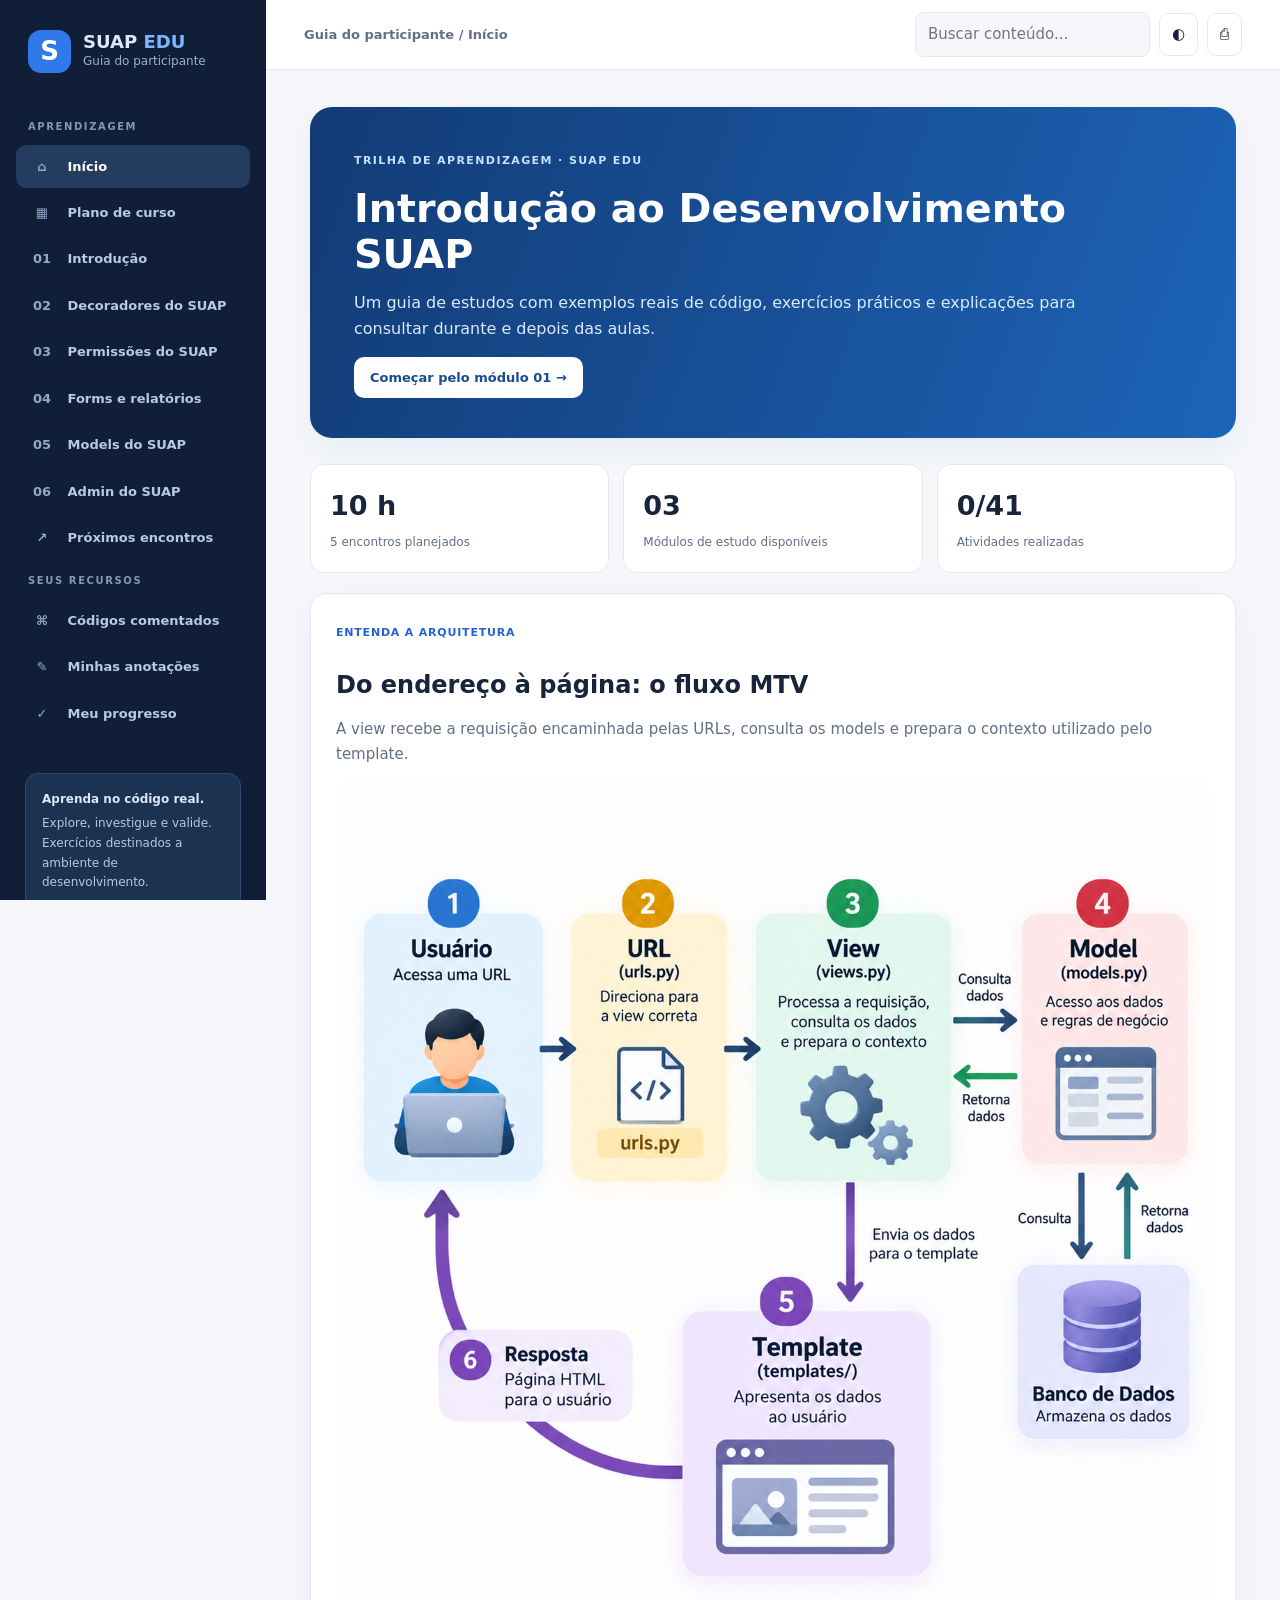
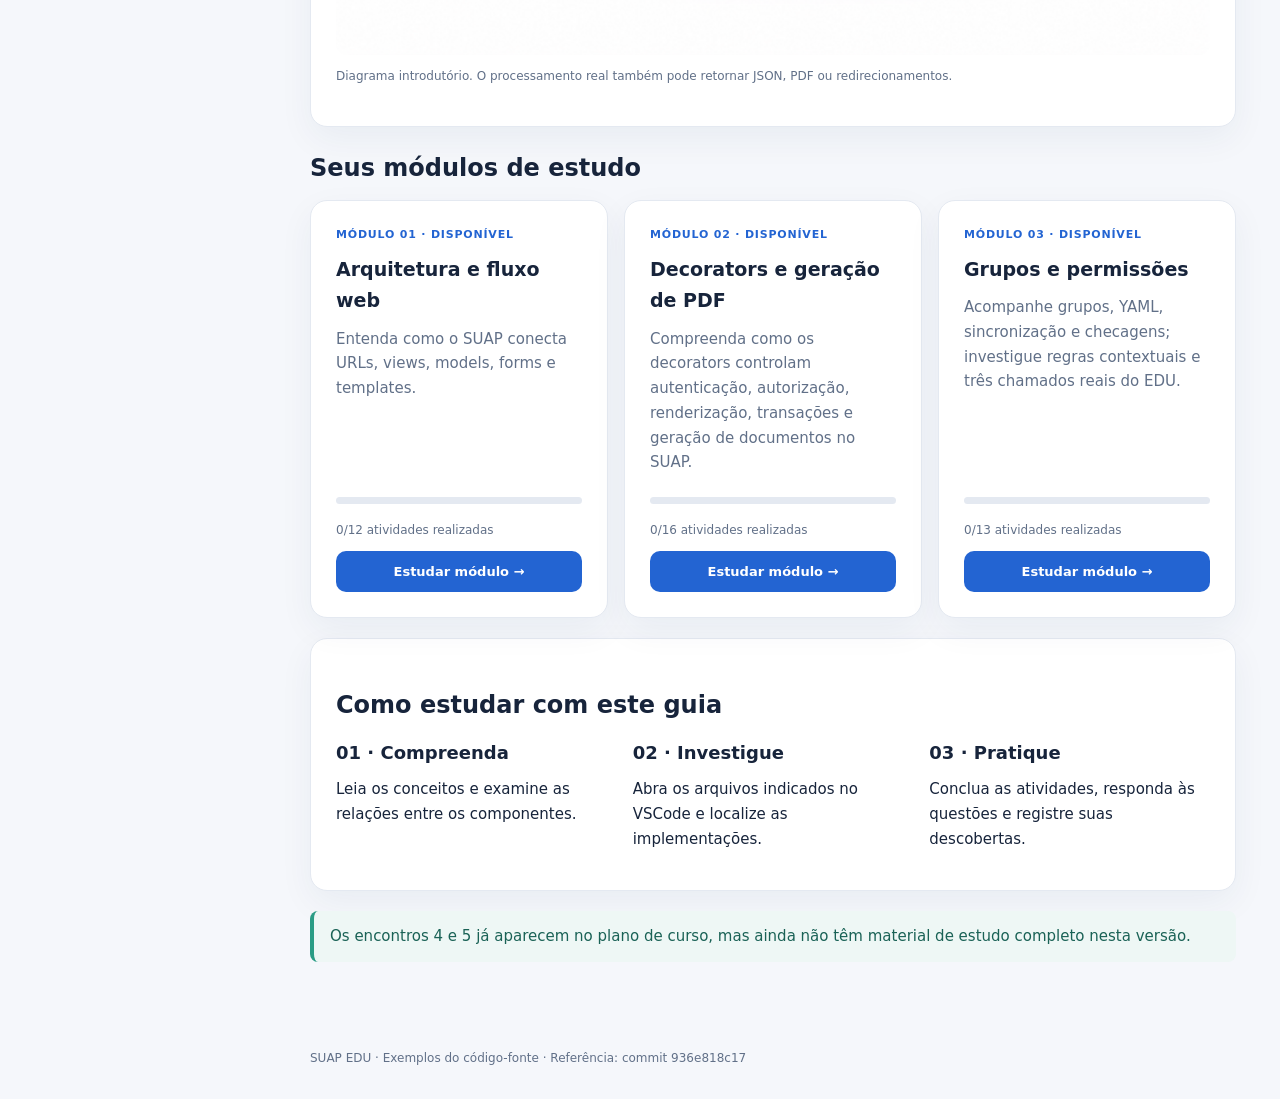
==== index.html @ dd8cfbc2 "Versão 1.0" ====
<!doctype html><html lang="pt-BR"><head><meta charset="utf-8"><meta name="viewport" content="width=device-width,initial-scale=1"><title>SUAP EDU | Guia do Participante</title><link rel="stylesheet" href="style.css"></head><body><div class="shell"><aside class="sidebar" id="sidebar"><div class="brand"><span class="logo">S</span><div><strong>SUAP <em>EDU</em></strong><small>Guia do participante</small></div></div><div class="navtitle">APRENDIZAGEM</div><nav id="navigation"><button data-page="home" class="active"><span>⌂</span> Início</button><button data-page="plan"><span>▦</span> Plano de curso</button><button data-page="m1"><span>01</span> Introdução</button><button data-page="m2"><span>02</span> Decoradores do SUAP</button><button data-page="m3"><span>03</span> Permissões do SUAP</button><button data-page="m4"><span>04</span> Forms e relatórios</button><button data-page="m5"><span>05</span> Models do SUAP</button><button data-page="m6"><span>06</span> Admin do SUAP</button><button data-page="roadmap"><span>↗</span> Próximos encontros</button></nav><div class="navtitle">SEUS RECURSOS</div><nav><button data-page="library"><span>⌘</span> Códigos comentados</button><button data-page="notes"><span>✎</span> Minhas anotações</button><button data-page="progress"><span>✓</span> Meu progresso</button></nav><div class="sidefoot"><strong>Aprenda no código real.</strong><p>Explore, investigue e valide. Exercícios destinados a ambiente de desenvolvimento.</p></div></aside><div class="maincol"><header class="topbar"><button class="hamburger" id="hamburger" aria-label="Abrir navegação">☰</button><div id="crumb">Trilha / Início</div><div class="actions"><input id="search" type="search" placeholder="Buscar conteúdo..." aria-label="Buscar conteúdo"><button id="theme" title="Alternar tema" aria-label="Alternar tema">◐</button><button id="print" title="Imprimir" aria-label="Imprimir">⎙</button></div></header><main id="content"></main><footer>SUAP EDU · Exemplos do código-fonte · Referência: commit 936e818c17</footer></div></div><script src="dados.js"></script><script src="app.js"></script></body></html>
---- style.css ----
:root{--bg:#f5f7fb;--paper:#fff;--ink:#17243b;--muted:#617088;--line:#e4e9f1;--accent:#2364d2;--soft:#eaf2ff;--green:#07856b;--orange:#c2741e;--shadow:0 12px 35px rgba(24,46,84,.055)}*{box-sizing:border-box}html{scroll-behavior:smooth}body{margin:0;font:15px/1.65 Inter,system-ui,-apple-system,'Segoe UI',sans-serif;background:var(--bg);color:var(--ink)}button,input,textarea{font:inherit}button{cursor:pointer}a{color:var(--accent)}.shell{display:flex;min-height:100vh}.sidebar{width:266px;flex-shrink:0;background:#101f37;color:#dce7f8;padding:28px 16px;position:sticky;top:0;height:100vh;overflow:auto}.brand{display:flex;gap:12px;align-items:center;padding:2px 12px 32px}.logo{display:grid;place-items:center;width:43px;height:43px;border-radius:13px;background:#3178eb;color:white;font-size:26px;font-weight:800}.brand strong{display:block;font-size:18px;line-height:1.2}.brand em{font-style:normal;color:#7db5ff}.brand small{display:block;color:#9db0c9;font-size:12px}.navtitle{font-size:10px;letter-spacing:1.6px;font-weight:800;color:#8298b6;margin:14px 12px 9px}.sidebar nav{display:grid;gap:3px}.sidebar nav button{width:100%;border:0;background:transparent;color:#b9c9df;text-align:left;padding:11px 12px;border-radius:10px;font-size:13px;font-weight:550}.sidebar nav button span{display:inline-grid;place-items:center;width:28px;margin-right:7px;color:#90a9ca;font-weight:800}.sidebar nav button:hover,.sidebar nav button.active{background:#243c60;color:white}.sidefoot{margin:38px 9px 10px;padding:16px;background:#1c3251;border:1px solid #304b6f;border-radius:13px;font-size:12px}.sidefoot p{margin:4px 0 0;color:#b6c9df}.maincol{flex:1;min-width:0}.topbar{position:sticky;top:0;z-index:10;height:70px;display:flex;align-items:center;justify-content:space-between;gap:12px;padding:0 38px;background:var(--paper);border-bottom:1px solid var(--line)}#crumb{font-size:13px;color:var(--muted);font-weight:600}.actions{display:flex;gap:9px;align-items:center}.actions input{width:235px;border:1px solid var(--line);background:var(--bg);border-radius:9px;padding:9px 12px;color:var(--ink)}.actions button,.hamburger{border:1px solid var(--line);border-radius:9px;background:var(--paper);padding:8px 12px;color:var(--ink)}.hamburger{display:none}main{max-width:1170px;margin:0 auto;padding:37px 44px 70px}footer{max-width:1170px;margin:auto;padding:0 44px 30px;color:var(--muted);font-size:12px}.eyebrow{font-size:11px;letter-spacing:1.4px;font-weight:850;color:var(--accent);text-transform:uppercase}.hero{background:linear-gradient(110deg,#123b75,#1d64b8);color:white;padding:40px 44px;border-radius:22px;box-shadow:var(--shadow);margin-bottom:26px}.hero .eyebrow{color:#c6e1ff}.hero h1{color:white;font-size:clamp(29px,3.1vw,42px);line-height:1.16;max-width:770px;margin:13px 0}.hero p{color:#dbeaff;max-width:780px;font-size:16px}.hero .btn{background:white;color:#174c91}.grid3{display:grid;grid-template-columns:repeat(3,minmax(0,1fr));gap:16px}.grid2{display:grid;grid-template-columns:repeat(2,minmax(0,1fr));gap:16px}.panel,.modulecard,.lesson,.codepanel,.question,.note-card{background:var(--paper);border:1px solid var(--line);border-radius:17px;padding:25px;box-shadow:var(--shadow);margin-bottom:20px}.modulecard{display:flex;flex-direction:column;gap:10px}.modulecard h3{margin:0;font-size:19px}.modulecard p{color:var(--muted);margin:0;flex:1}.tag{font-size:11px;font-weight:850;color:var(--accent);letter-spacing:.8px}.muted{color:var(--muted)}h1{font-size:35px;line-height:1.2;margin:12px 0 14px}h2{font-size:24px;line-height:1.3;margin:26px 0 16px}h3{font-size:18px;margin:0 0 10px}p{margin:8px 0 14px}.btn{border:0;border-radius:10px;background:var(--accent);color:white;padding:10px 16px;font-weight:750;font-size:13px}.btn.secondary{background:var(--soft);color:var(--accent)}.btn.ghost{background:transparent;border:1px solid var(--line);color:var(--ink)}.btn:hover{filter:brightness(.95)}.bar{height:7px;background:var(--line);border-radius:99px;overflow:hidden;margin:12px 0 7px}.bar>div{height:100%;background:#28a78e;transition:width .2s}.stats{display:grid;grid-template-columns:repeat(3,1fr);gap:14px;margin:20px 0}.stat{background:var(--paper);border:1px solid var(--line);border-radius:14px;padding:19px}.stat strong{display:block;font-size:27px}.stat span{font-size:12px;color:var(--muted)}.diagram{display:block;width:100%;max-width:960px;margin:12px auto;border-radius:12px}.sectionhead{margin:12px 0 22px}.sectionhead p{max-width:790px;color:var(--muted)}.lesson{padding:27px}.lesson h2{margin-top:0}.lesson ul,.lesson ol{padding-left:24px}.lesson li{margin:8px 0}.tip{background:#eef7f5;border-left:4px solid #2a9c85;border-radius:8px;padding:13px 16px;margin:17px 0;color:#1a6256}.warn{background:#fff6e8;border-left:4px solid #e3a03c;border-radius:8px;padding:13px 16px;margin:17px 0;color:#86510f}.fileline{font-size:12px;color:var(--muted);margin:6px 0 13px;overflow-wrap:anywhere}.codebar{display:flex;gap:9px;justify-content:space-between;align-items:center;flex-wrap:wrap}.codebar .buttons{display:flex;gap:8px;flex-wrap:wrap}.codebar button{border:1px solid var(--line);background:var(--paper);color:var(--ink);padding:7px 10px;border-radius:8px;font-size:12px}.codebox{background:#111c2e;color:#e3edff;border-radius:12px;overflow:auto;margin:13px 0 0;max-height:510px;padding:15px 0;font:12px/1.65 'Cascadia Code',Consolas,monospace;white-space:pre;tab-size:4}.codebox .ln{display:inline-block;min-width:45px;text-align:right;padding-right:13px;margin-right:14px;color:#667b9b;border-right:1px solid #33435a;user-select:none}.codebox .comment{color:#91c3a7}.codebox.no-comments .comment{display:none}.codebox .line{display:block;padding-right:18px}.codebox .line:hover{background:#20334d}.task{display:flex;align-items:flex-start;gap:10px;margin:12px 0;padding:11px 12px;border:1px solid var(--line);border-radius:10px}.task input{margin-top:5px;accent-color:var(--accent)}.question{margin-top:14px}.question h3{font-size:15px}.question label{display:block;padding:8px 11px;margin:6px 0;border:1px solid var(--line);border-radius:9px;cursor:pointer}.question label:hover{background:var(--soft)}.feedback{margin-top:12px;padding:12px;border-radius:9px;background:var(--soft);color:var(--ink)}.feedback.correct{background:#e6f6ef;color:#086b50}.tabs{display:flex;gap:9px;flex-wrap:wrap;margin:18px 0}.tabs button{border:1px solid var(--line);background:var(--paper);color:var(--ink);border-radius:9px;padding:9px 13px}.tabs button.selected{background:var(--accent);color:white}.tablewrap{overflow-x:auto}table{width:100%;border-collapse:collapse;font-size:14px}th,td{padding:13px;border-bottom:1px solid var(--line);text-align:left}th{background:var(--bg)}textarea{width:100%;min-height:190px;resize:vertical;background:var(--paper);border:1px solid var(--line);border-radius:11px;color:var(--ink);padding:15px}code{font-family:Consolas,monospace;font-size:.93em;background:var(--soft);padding:2px 5px;border-radius:4px}pre code{background:none}.small{font-size:12px}.divider{height:1px;background:var(--line);margin:20px 0}.result{padding:14px 18px;border:1px solid var(--line);background:var(--paper);border-radius:12px;margin:9px 0}.result button{border:0;background:none;text-align:left;color:var(--accent);font-weight:750}.empty{padding:20px;color:var(--muted)}body.dark{--bg:#101826;--paper:#1b2738;--ink:#e9f1ff;--muted:#a5b5ca;--line:#354459;--accent:#87b5ff;--soft:#263d5b;--shadow:none}body.dark .tip{background:#193b35;color:#a9f1da}body.dark .warn{background:#4d3820;color:#ffdca7}@media(max-width:1000px){.grid3{grid-template-columns:1fr 1fr}.sidebar{width:240px}main{padding:30px 25px}.topbar{padding:0 25px}}@media(max-width:760px){.sidebar{position:fixed;left:-275px;z-index:30;transition:left .2s;width:265px}.sidebar.open{left:0}.hamburger{display:block}.topbar{padding:0 14px}.actions input{width:125px}.grid3,.grid2,.stats{grid-template-columns:1fr}.hero{padding:27px}main{padding:20px 15px}.panel,.modulecard,.lesson{padding:20px}footer{padding:15px}}
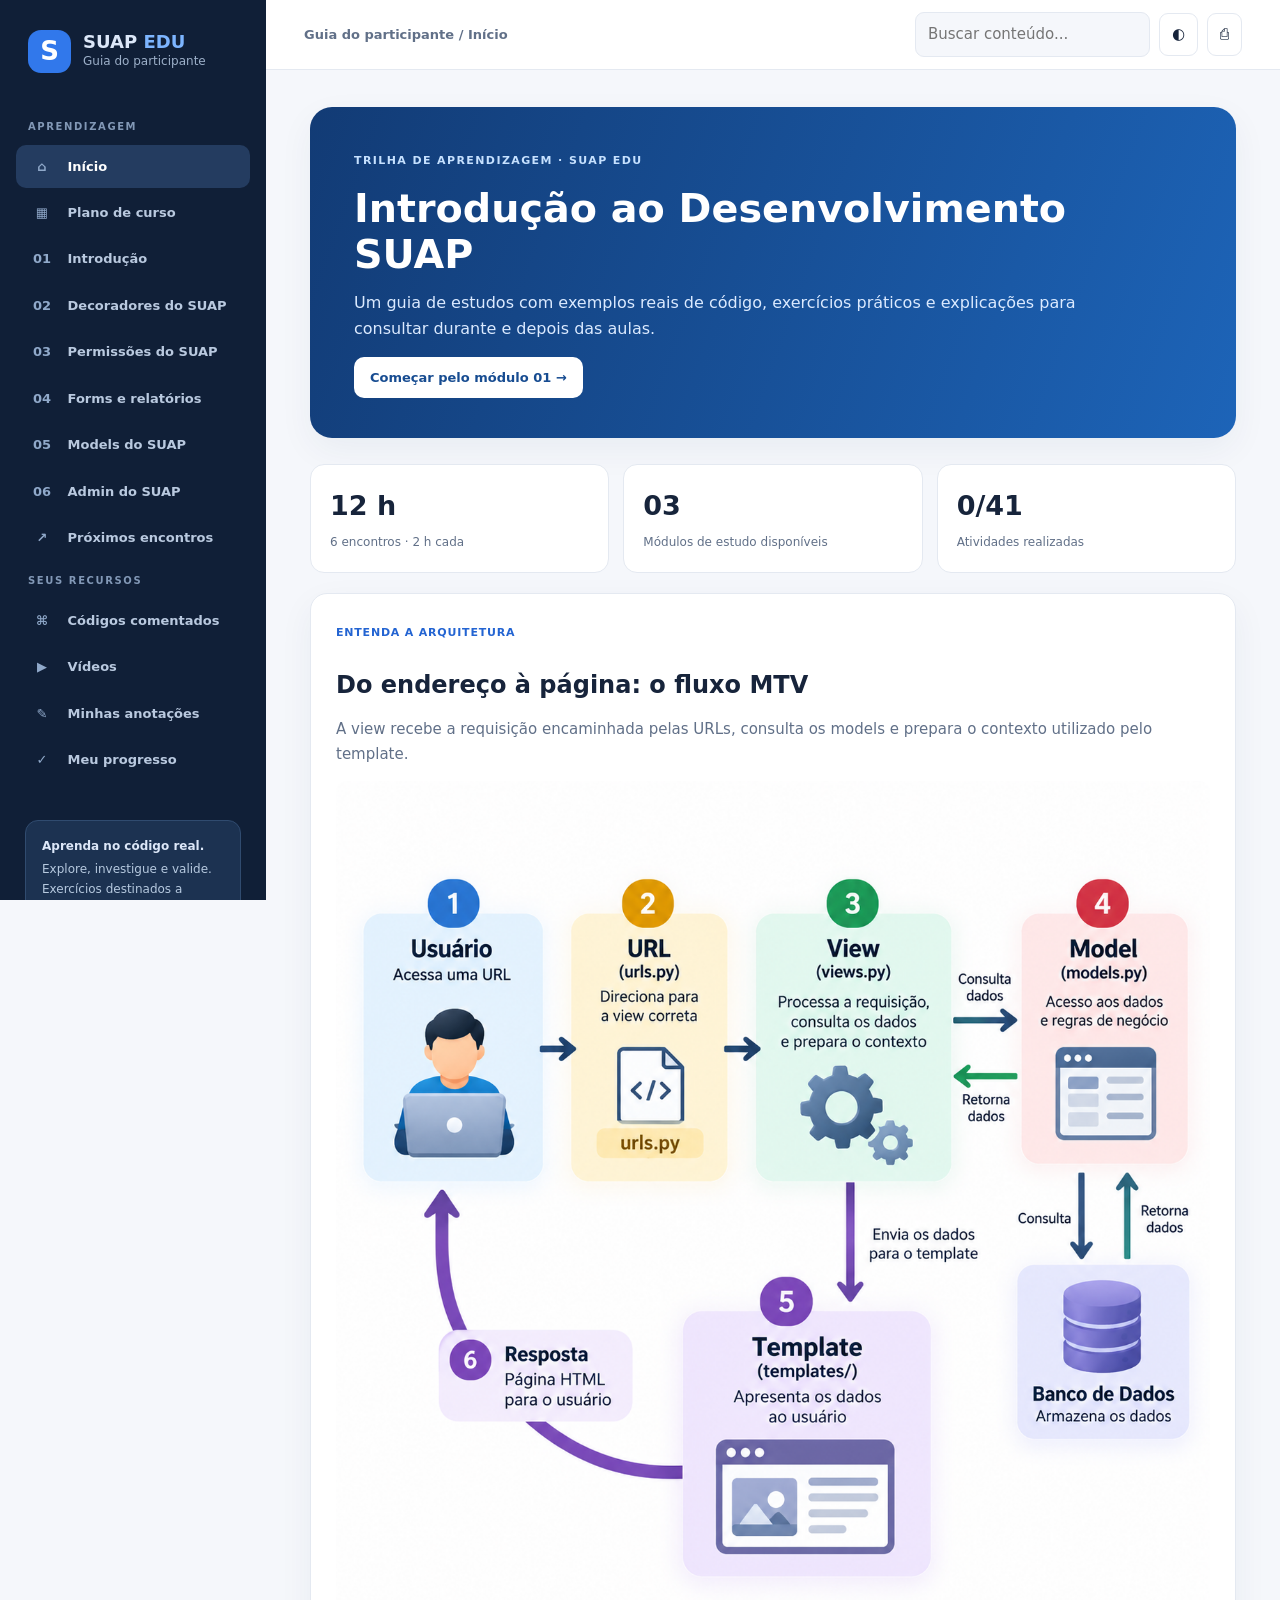
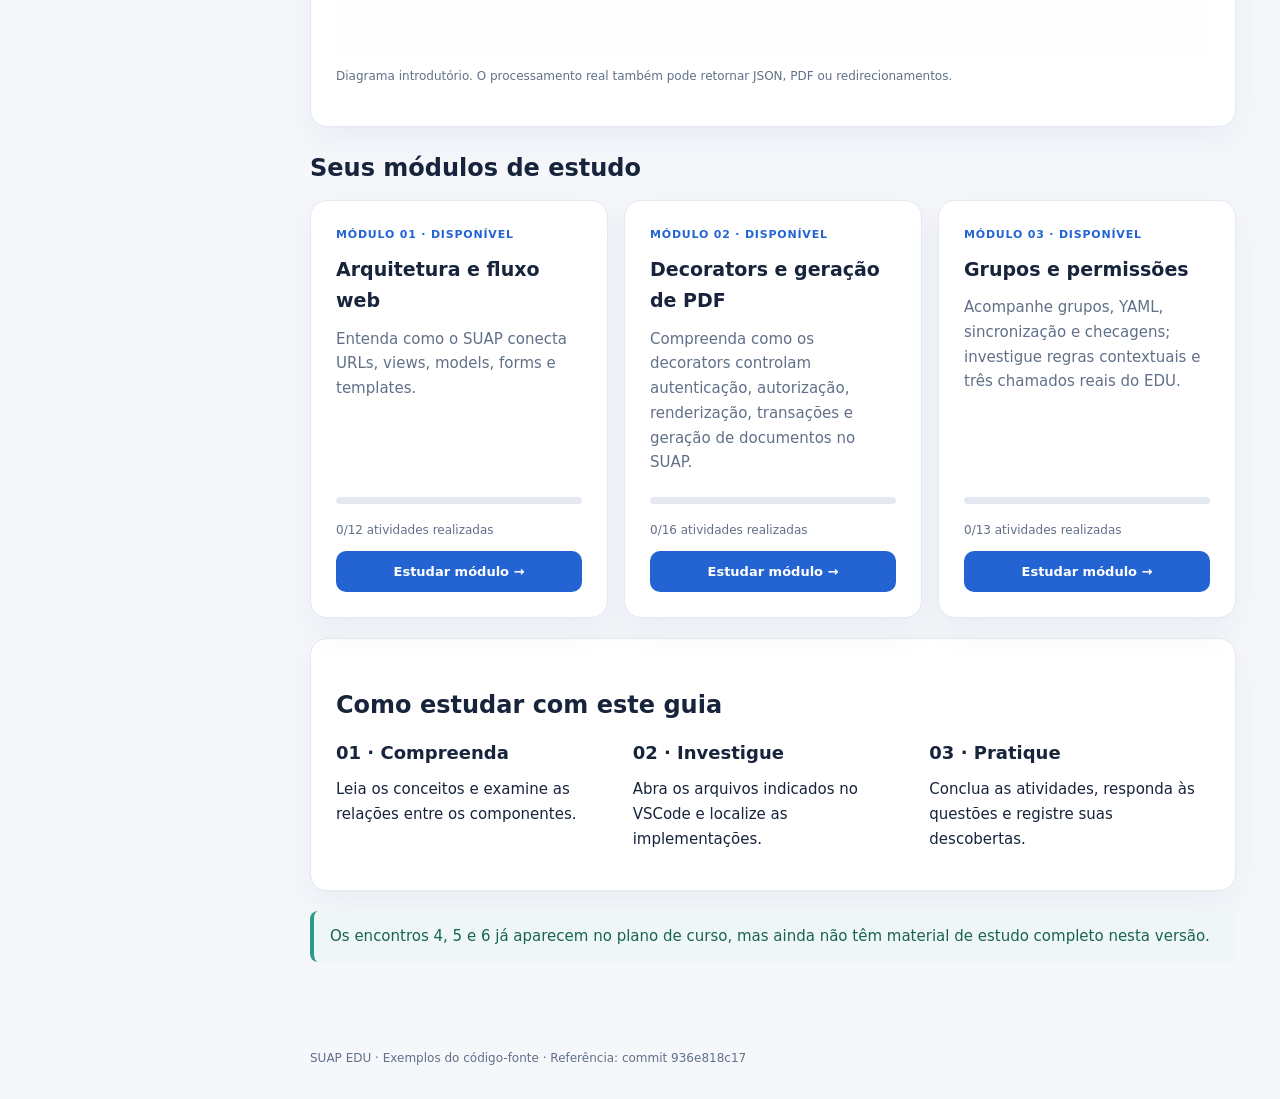
==== commit 6c87f634: "Insere o recurso vídeo" ====
--- a/index.html
+++ b/index.html
@@ -1 +1 @@
-<!doctype html><html lang="pt-BR"><head><meta charset="utf-8"><meta name="viewport" content="width=device-width,initial-scale=1"><title>SUAP EDU | Guia do Participante</title><link rel="stylesheet" href="style.css"></head><body><div class="shell"><aside class="sidebar" id="sidebar"><div class="brand"><span class="logo">S</span><div><strong>SUAP <em>EDU</em></strong><small>Guia do participante</small></div></div><div class="navtitle">APRENDIZAGEM</div><nav id="navigation"><button data-page="home" class="active"><span>⌂</span> Início</button><button data-page="plan"><span>▦</span> Plano de curso</button><button data-page="m1"><span>01</span> Introdução</button><button data-page="m2"><span>02</span> Decoradores do SUAP</button><button data-page="m3"><span>03</span> Permissões do SUAP</button><button data-page="m4"><span>04</span> Forms e relatórios</button><button data-page="m5"><span>05</span> Models do SUAP</button><button data-page="m6"><span>06</span> Admin do SUAP</button><button data-page="roadmap"><span>↗</span> Próximos encontros</button></nav><div class="navtitle">SEUS RECURSOS</div><nav><button data-page="library"><span>⌘</span> Códigos comentados</button><button data-page="notes"><span>✎</span> Minhas anotações</button><button data-page="progress"><span>✓</span> Meu progresso</button></nav><div class="sidefoot"><strong>Aprenda no código real.</strong><p>Explore, investigue e valide. Exercícios destinados a ambiente de desenvolvimento.</p></div></aside><div class="maincol"><header class="topbar"><button class="hamburger" id="hamburger" aria-label="Abrir navegação">☰</button><div id="crumb">Trilha / Início</div><div class="actions"><input id="search" type="search" placeholder="Buscar conteúdo..." aria-label="Buscar conteúdo"><button id="theme" title="Alternar tema" aria-label="Alternar tema">◐</button><button id="print" title="Imprimir" aria-label="Imprimir">⎙</button></div></header><main id="content"></main><footer>SUAP EDU · Exemplos do código-fonte · Referência: commit 936e818c17</footer></div></div><script src="dados.js"></script><script src="app.js"></script></body></html>
+<!doctype html><html lang="pt-BR"><head><meta charset="utf-8"><meta name="viewport" content="width=device-width,initial-scale=1"><title>SUAP EDU | Guia do Participante</title><link rel="stylesheet" href="style.css"></head><body><div class="shell"><aside class="sidebar" id="sidebar"><div class="brand"><span class="logo">S</span><div><strong>SUAP <em>EDU</em></strong><small>Guia do participante</small></div></div><div class="navtitle">APRENDIZAGEM</div><nav id="navigation"><button data-page="home" class="active"><span>⌂</span> Início</button><button data-page="plan"><span>▦</span> Plano de curso</button><button data-page="m1"><span>01</span> Introdução</button><button data-page="m2"><span>02</span> Decoradores do SUAP</button><button data-page="m3"><span>03</span> Permissões do SUAP</button><button data-page="m4"><span>04</span> Forms e relatórios</button><button data-page="m5"><span>05</span> Models do SUAP</button><button data-page="m6"><span>06</span> Admin do SUAP</button><button data-page="roadmap"><span>↗</span> Próximos encontros</button></nav><div class="navtitle">SEUS RECURSOS</div><nav><button data-page="library"><span>⌘</span> Códigos comentados</button><a class="resource-link" href="videos/videos.html"><span>▶</span> Vídeos</a><button data-page="notes"><span>✎</span> Minhas anotações</button><button data-page="progress"><span>✓</span> Meu progresso</button></nav><div class="sidefoot"><strong>Aprenda no código real.</strong><p>Explore, investigue e valide. Exercícios destinados a ambiente de desenvolvimento.</p></div></aside><div class="maincol"><header class="topbar"><button class="hamburger" id="hamburger" aria-label="Abrir navegação">☰</button><div id="crumb">Trilha / Início</div><div class="actions"><input id="search" type="search" placeholder="Buscar conteúdo..." aria-label="Buscar conteúdo"><button id="theme" title="Alternar tema" aria-label="Alternar tema">◐</button><button id="print" title="Imprimir" aria-label="Imprimir">⎙</button></div></header><main id="content"></main><footer>SUAP EDU · Exemplos do código-fonte · Referência: commit 936e818c17</footer></div></div><script src="dados.js"></script><script src="app.js"></script></body></html>
--- a/style.css
+++ b/style.css
@@ -1 +1,11 @@
 :root{--bg:#f5f7fb;--paper:#fff;--ink:#17243b;--muted:#617088;--line:#e4e9f1;--accent:#2364d2;--soft:#eaf2ff;--green:#07856b;--orange:#c2741e;--shadow:0 12px 35px rgba(24,46,84,.055)}*{box-sizing:border-box}html{scroll-behavior:smooth}body{margin:0;font:15px/1.65 Inter,system-ui,-apple-system,'Segoe UI',sans-serif;background:var(--bg);color:var(--ink)}button,input,textarea{font:inherit}button{cursor:pointer}a{color:var(--accent)}.shell{display:flex;min-height:100vh}.sidebar{width:266px;flex-shrink:0;background:#101f37;color:#dce7f8;padding:28px 16px;position:sticky;top:0;height:100vh;overflow:auto}.brand{display:flex;gap:12px;align-items:center;padding:2px 12px 32px}.logo{display:grid;place-items:center;width:43px;height:43px;border-radius:13px;background:#3178eb;color:white;font-size:26px;font-weight:800}.brand strong{display:block;font-size:18px;line-height:1.2}.brand em{font-style:normal;color:#7db5ff}.brand small{display:block;color:#9db0c9;font-size:12px}.navtitle{font-size:10px;letter-spacing:1.6px;font-weight:800;color:#8298b6;margin:14px 12px 9px}.sidebar nav{display:grid;gap:3px}.sidebar nav button{width:100%;border:0;background:transparent;color:#b9c9df;text-align:left;padding:11px 12px;border-radius:10px;font-size:13px;font-weight:550}.sidebar nav button span{display:inline-grid;place-items:center;width:28px;margin-right:7px;color:#90a9ca;font-weight:800}.sidebar nav button:hover,.sidebar nav button.active{background:#243c60;color:white}.sidefoot{margin:38px 9px 10px;padding:16px;background:#1c3251;border:1px solid #304b6f;border-radius:13px;font-size:12px}.sidefoot p{margin:4px 0 0;color:#b6c9df}.maincol{flex:1;min-width:0}.topbar{position:sticky;top:0;z-index:10;height:70px;display:flex;align-items:center;justify-content:space-between;gap:12px;padding:0 38px;background:var(--paper);border-bottom:1px solid var(--line)}#crumb{font-size:13px;color:var(--muted);font-weight:600}.actions{display:flex;gap:9px;align-items:center}.actions input{width:235px;border:1px solid var(--line);background:var(--bg);border-radius:9px;padding:9px 12px;color:var(--ink)}.actions button,.hamburger{border:1px solid var(--line);border-radius:9px;background:var(--paper);padding:8px 12px;color:var(--ink)}.hamburger{display:none}main{max-width:1170px;margin:0 auto;padding:37px 44px 70px}footer{max-width:1170px;margin:auto;padding:0 44px 30px;color:var(--muted);font-size:12px}.eyebrow{font-size:11px;letter-spacing:1.4px;font-weight:850;color:var(--accent);text-transform:uppercase}.hero{background:linear-gradient(110deg,#123b75,#1d64b8);color:white;padding:40px 44px;border-radius:22px;box-shadow:var(--shadow);margin-bottom:26px}.hero .eyebrow{color:#c6e1ff}.hero h1{color:white;font-size:clamp(29px,3.1vw,42px);line-height:1.16;max-width:770px;margin:13px 0}.hero p{color:#dbeaff;max-width:780px;font-size:16px}.hero .btn{background:white;color:#174c91}.grid3{display:grid;grid-template-columns:repeat(3,minmax(0,1fr));gap:16px}.grid2{display:grid;grid-template-columns:repeat(2,minmax(0,1fr));gap:16px}.panel,.modulecard,.lesson,.codepanel,.question,.note-card{background:var(--paper);border:1px solid var(--line);border-radius:17px;padding:25px;box-shadow:var(--shadow);margin-bottom:20px}.modulecard{display:flex;flex-direction:column;gap:10px}.modulecard h3{margin:0;font-size:19px}.modulecard p{color:var(--muted);margin:0;flex:1}.tag{font-size:11px;font-weight:850;color:var(--accent);letter-spacing:.8px}.muted{color:var(--muted)}h1{font-size:35px;line-height:1.2;margin:12px 0 14px}h2{font-size:24px;line-height:1.3;margin:26px 0 16px}h3{font-size:18px;margin:0 0 10px}p{margin:8px 0 14px}.btn{border:0;border-radius:10px;background:var(--accent);color:white;padding:10px 16px;font-weight:750;font-size:13px}.btn.secondary{background:var(--soft);color:var(--accent)}.btn.ghost{background:transparent;border:1px solid var(--line);color:var(--ink)}.btn:hover{filter:brightness(.95)}.bar{height:7px;background:var(--line);border-radius:99px;overflow:hidden;margin:12px 0 7px}.bar>div{height:100%;background:#28a78e;transition:width .2s}.stats{display:grid;grid-template-columns:repeat(3,1fr);gap:14px;margin:20px 0}.stat{background:var(--paper);border:1px solid var(--line);border-radius:14px;padding:19px}.stat strong{display:block;font-size:27px}.stat span{font-size:12px;color:var(--muted)}.diagram{display:block;width:100%;max-width:960px;margin:12px auto;border-radius:12px}.sectionhead{margin:12px 0 22px}.sectionhead p{max-width:790px;color:var(--muted)}.lesson{padding:27px}.lesson h2{margin-top:0}.lesson ul,.lesson ol{padding-left:24px}.lesson li{margin:8px 0}.tip{background:#eef7f5;border-left:4px solid #2a9c85;border-radius:8px;padding:13px 16px;margin:17px 0;color:#1a6256}.warn{background:#fff6e8;border-left:4px solid #e3a03c;border-radius:8px;padding:13px 16px;margin:17px 0;color:#86510f}.fileline{font-size:12px;color:var(--muted);margin:6px 0 13px;overflow-wrap:anywhere}.codebar{display:flex;gap:9px;justify-content:space-between;align-items:center;flex-wrap:wrap}.codebar .buttons{display:flex;gap:8px;flex-wrap:wrap}.codebar button{border:1px solid var(--line);background:var(--paper);color:var(--ink);padding:7px 10px;border-radius:8px;font-size:12px}.codebox{background:#111c2e;color:#e3edff;border-radius:12px;overflow:auto;margin:13px 0 0;max-height:510px;padding:15px 0;font:12px/1.65 'Cascadia Code',Consolas,monospace;white-space:pre;tab-size:4}.codebox .ln{display:inline-block;min-width:45px;text-align:right;padding-right:13px;margin-right:14px;color:#667b9b;border-right:1px solid #33435a;user-select:none}.codebox .comment{color:#91c3a7}.codebox.no-comments .comment{display:none}.codebox .line{display:block;padding-right:18px}.codebox .line:hover{background:#20334d}.task{display:flex;align-items:flex-start;gap:10px;margin:12px 0;padding:11px 12px;border:1px solid var(--line);border-radius:10px}.task input{margin-top:5px;accent-color:var(--accent)}.question{margin-top:14px}.question h3{font-size:15px}.question label{display:block;padding:8px 11px;margin:6px 0;border:1px solid var(--line);border-radius:9px;cursor:pointer}.question label:hover{background:var(--soft)}.feedback{margin-top:12px;padding:12px;border-radius:9px;background:var(--soft);color:var(--ink)}.feedback.correct{background:#e6f6ef;color:#086b50}.tabs{display:flex;gap:9px;flex-wrap:wrap;margin:18px 0}.tabs button{border:1px solid var(--line);background:var(--paper);color:var(--ink);border-radius:9px;padding:9px 13px}.tabs button.selected{background:var(--accent);color:white}.tablewrap{overflow-x:auto}table{width:100%;border-collapse:collapse;font-size:14px}th,td{padding:13px;border-bottom:1px solid var(--line);text-align:left}th{background:var(--bg)}textarea{width:100%;min-height:190px;resize:vertical;background:var(--paper);border:1px solid var(--line);border-radius:11px;color:var(--ink);padding:15px}code{font-family:Consolas,monospace;font-size:.93em;background:var(--soft);padding:2px 5px;border-radius:4px}pre code{background:none}.small{font-size:12px}.divider{height:1px;background:var(--line);margin:20px 0}.result{padding:14px 18px;border:1px solid var(--line);background:var(--paper);border-radius:12px;margin:9px 0}.result button{border:0;background:none;text-align:left;color:var(--accent);font-weight:750}.empty{padding:20px;color:var(--muted)}body.dark{--bg:#101826;--paper:#1b2738;--ink:#e9f1ff;--muted:#a5b5ca;--line:#354459;--accent:#87b5ff;--soft:#263d5b;--shadow:none}body.dark .tip{background:#193b35;color:#a9f1da}body.dark .warn{background:#4d3820;color:#ffdca7}@media(max-width:1000px){.grid3{grid-template-columns:1fr 1fr}.sidebar{width:240px}main{padding:30px 25px}.topbar{padding:0 25px}}@media(max-width:760px){.sidebar{position:fixed;left:-275px;z-index:30;transition:left .2s;width:265px}.sidebar.open{left:0}.hamburger{display:block}.topbar{padding:0 14px}.actions input{width:125px}.grid3,.grid2,.stats{grid-template-columns:1fr}.hero{padding:27px}main{padding:20px 15px}.panel,.modulecard,.lesson{padding:20px}footer{padding:15px}}
+
+/* Ajustes de leitura em telas estreitas */
+main,.panel,.modulecard,.lesson,.codepanel,.question,.note-card,.ticket-card{min-width:0}
+img,svg,video{max-width:100%;height:auto}
+#crumb{min-width:0;overflow:hidden;text-overflow:ellipsis;white-space:nowrap}
+.actions{min-width:0;flex-shrink:1}
+.actions input{min-width:0;max-width:235px}
+.codebar h3,.codebar .tag{min-width:0;overflow-wrap:anywhere}
+.ticket-block code{overflow-wrap:anywhere;word-break:break-word}
+@media(max-width:760px){.topbar{gap:8px}.actions{gap:5px}.actions input{width:min(125px,30vw)}.actions button{padding:8px 9px}.hero h1{font-size:clamp(26px,8vw,36px)}.panel,.modulecard,.lesson,.codepanel,.question,.note-card{overflow:hidden}th,td{padding:10px}}.sidebar nav .resource-link{display:block;width:100%;border:0;background:transparent;color:#b9c9df;text-align:left;padding:11px 12px;border-radius:10px;font-size:13px;font-weight:550;text-decoration:none}.sidebar nav .resource-link span{display:inline-grid;place-items:center;width:28px;margin-right:7px;color:#90a9ca;font-weight:800}.sidebar nav .resource-link:hover{background:#243c60;color:white}
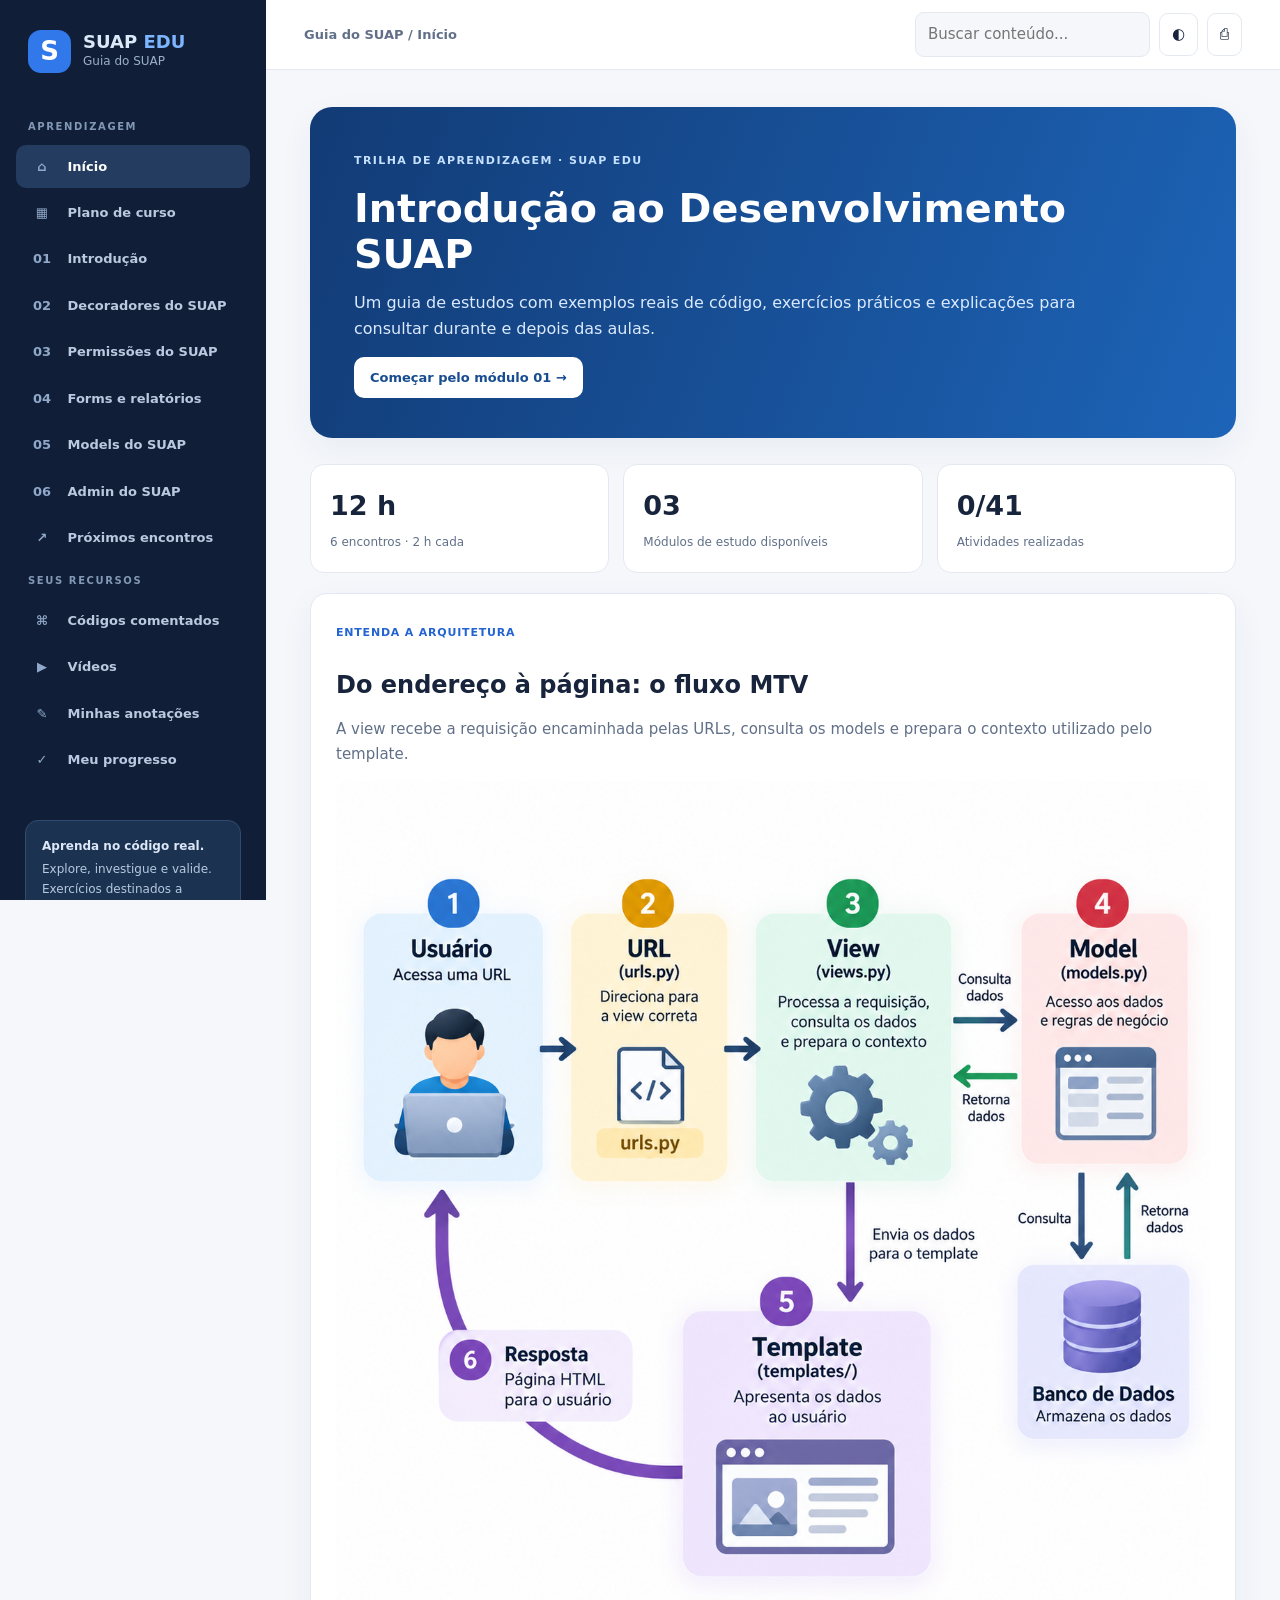
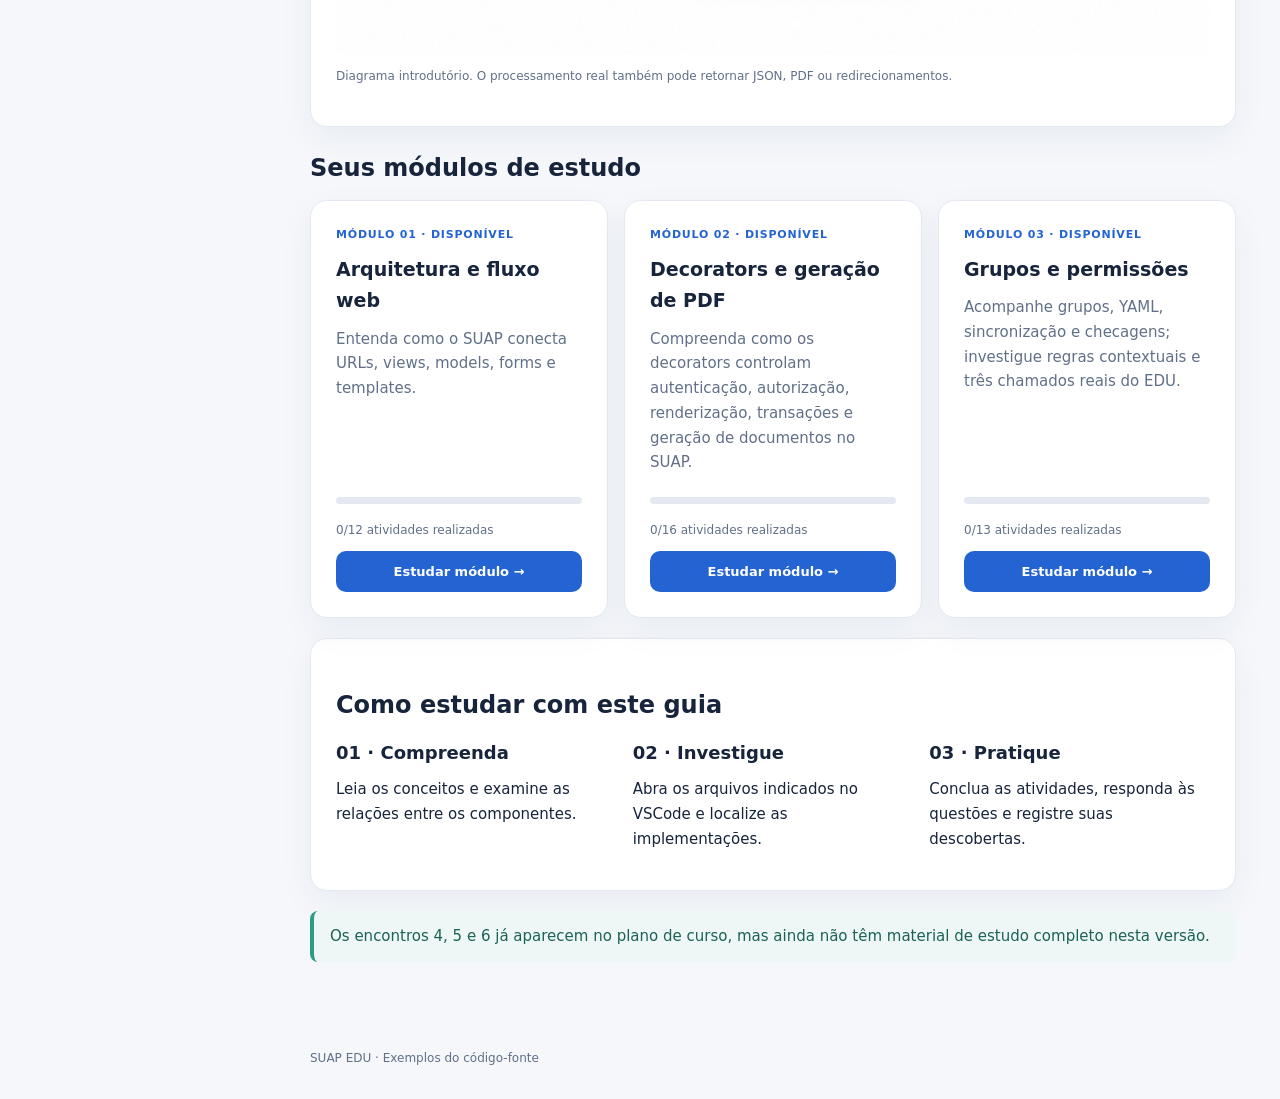
==== commit 1e5ea072: "Remoção de textos desnecessários" ====
--- a/index.html
+++ b/index.html
@@ -1 +1,66 @@
-<!doctype html><html lang="pt-BR"><head><meta charset="utf-8"><meta name="viewport" content="width=device-width,initial-scale=1"><title>SUAP EDU | Guia do Participante</title><link rel="stylesheet" href="style.css"></head><body><div class="shell"><aside class="sidebar" id="sidebar"><div class="brand"><span class="logo">S</span><div><strong>SUAP <em>EDU</em></strong><small>Guia do participante</small></div></div><div class="navtitle">APRENDIZAGEM</div><nav id="navigation"><button data-page="home" class="active"><span>⌂</span> Início</button><button data-page="plan"><span>▦</span> Plano de curso</button><button data-page="m1"><span>01</span> Introdução</button><button data-page="m2"><span>02</span> Decoradores do SUAP</button><button data-page="m3"><span>03</span> Permissões do SUAP</button><button data-page="m4"><span>04</span> Forms e relatórios</button><button data-page="m5"><span>05</span> Models do SUAP</button><button data-page="m6"><span>06</span> Admin do SUAP</button><button data-page="roadmap"><span>↗</span> Próximos encontros</button></nav><div class="navtitle">SEUS RECURSOS</div><nav><button data-page="library"><span>⌘</span> Códigos comentados</button><a class="resource-link" href="videos/videos.html"><span>▶</span> Vídeos</a><button data-page="notes"><span>✎</span> Minhas anotações</button><button data-page="progress"><span>✓</span> Meu progresso</button></nav><div class="sidefoot"><strong>Aprenda no código real.</strong><p>Explore, investigue e valide. Exercícios destinados a ambiente de desenvolvimento.</p></div></aside><div class="maincol"><header class="topbar"><button class="hamburger" id="hamburger" aria-label="Abrir navegação">☰</button><div id="crumb">Trilha / Início</div><div class="actions"><input id="search" type="search" placeholder="Buscar conteúdo..." aria-label="Buscar conteúdo"><button id="theme" title="Alternar tema" aria-label="Alternar tema">◐</button><button id="print" title="Imprimir" aria-label="Imprimir">⎙</button></div></header><main id="content"></main><footer>SUAP EDU · Exemplos do código-fonte · Referência: commit 936e818c17</footer></div></div><script src="dados.js"></script><script src="app.js"></script></body></html>
+<!doctype html>
+<html lang="pt-BR">
+<head>
+  <meta charset="utf-8">
+  <meta name="viewport" content="width=device-width, initial-scale=1">
+  <title>SUAP EDU | Guia do SUAP</title>
+  <link rel="stylesheet" href="style.css">
+</head>
+<body>
+  <div class="shell">
+    <aside class="sidebar" id="sidebar">
+      <div class="brand">
+        <span class="logo">S</span>
+        <div>
+          <strong>SUAP <em>EDU</em></strong>
+          <small>Guia do SUAP</small>
+        </div>
+      </div>
+
+      <div class="navtitle">APRENDIZAGEM</div>
+      <nav id="navigation">
+        <button data-page="home" class="active"><span>⌂</span> Início</button>
+        <button data-page="plan"><span>▦</span> Plano de curso</button>
+        <button data-page="m1"><span>01</span> Introdução</button>
+        <button data-page="m2"><span>02</span> Decoradores do SUAP</button>
+        <button data-page="m3"><span>03</span> Permissões do SUAP</button>
+        <button data-page="m4"><span>04</span> Forms e relatórios</button>
+        <button data-page="m5"><span>05</span> Models do SUAP</button>
+        <button data-page="m6"><span>06</span> Admin do SUAP</button>
+        <button data-page="roadmap"><span>↗</span> Próximos encontros</button>
+      </nav>
+
+      <div class="navtitle">SEUS RECURSOS</div>
+      <nav>
+        <button data-page="library"><span>⌘</span> Códigos comentados</button>
+        <a class="resource-link" href="videos/videos.html"><span>▶</span> Vídeos</a>
+        <button data-page="notes"><span>✎</span> Minhas anotações</button>
+        <button data-page="progress"><span>✓</span> Meu progresso</button>
+      </nav>
+
+      <div class="sidefoot">
+        <strong>Aprenda no código real.</strong>
+        <p>Explore, investigue e valide. Exercícios destinados a ambiente de desenvolvimento.</p>
+      </div>
+    </aside>
+
+    <div class="maincol">
+      <header class="topbar">
+        <button class="hamburger" id="hamburger" aria-label="Abrir navegação">☰</button>
+        <div id="crumb">Trilha / Início</div>
+        <div class="actions">
+          <input id="search" type="search" placeholder="Buscar conteúdo..." aria-label="Buscar conteúdo">
+          <button id="theme" title="Alternar tema" aria-label="Alternar tema">◐</button>
+          <button id="print" title="Imprimir" aria-label="Imprimir">⎙</button>
+        </div>
+      </header>
+
+      <main id="content"></main>
+      <footer>SUAP EDU · Exemplos do código-fonte</footer>
+    </div>
+  </div>
+
+  <script src="dados.js"></script>
+  <script src="app.js"></script>
+</body>
+</html>
--- a/style.css
+++ b/style.css
@@ -1,11 +1,736 @@
-:root{--bg:#f5f7fb;--paper:#fff;--ink:#17243b;--muted:#617088;--line:#e4e9f1;--accent:#2364d2;--soft:#eaf2ff;--green:#07856b;--orange:#c2741e;--shadow:0 12px 35px rgba(24,46,84,.055)}*{box-sizing:border-box}html{scroll-behavior:smooth}body{margin:0;font:15px/1.65 Inter,system-ui,-apple-system,'Segoe UI',sans-serif;background:var(--bg);color:var(--ink)}button,input,textarea{font:inherit}button{cursor:pointer}a{color:var(--accent)}.shell{display:flex;min-height:100vh}.sidebar{width:266px;flex-shrink:0;background:#101f37;color:#dce7f8;padding:28px 16px;position:sticky;top:0;height:100vh;overflow:auto}.brand{display:flex;gap:12px;align-items:center;padding:2px 12px 32px}.logo{display:grid;place-items:center;width:43px;height:43px;border-radius:13px;background:#3178eb;color:white;font-size:26px;font-weight:800}.brand strong{display:block;font-size:18px;line-height:1.2}.brand em{font-style:normal;color:#7db5ff}.brand small{display:block;color:#9db0c9;font-size:12px}.navtitle{font-size:10px;letter-spacing:1.6px;font-weight:800;color:#8298b6;margin:14px 12px 9px}.sidebar nav{display:grid;gap:3px}.sidebar nav button{width:100%;border:0;background:transparent;color:#b9c9df;text-align:left;padding:11px 12px;border-radius:10px;font-size:13px;font-weight:550}.sidebar nav button span{display:inline-grid;place-items:center;width:28px;margin-right:7px;color:#90a9ca;font-weight:800}.sidebar nav button:hover,.sidebar nav button.active{background:#243c60;color:white}.sidefoot{margin:38px 9px 10px;padding:16px;background:#1c3251;border:1px solid #304b6f;border-radius:13px;font-size:12px}.sidefoot p{margin:4px 0 0;color:#b6c9df}.maincol{flex:1;min-width:0}.topbar{position:sticky;top:0;z-index:10;height:70px;display:flex;align-items:center;justify-content:space-between;gap:12px;padding:0 38px;background:var(--paper);border-bottom:1px solid var(--line)}#crumb{font-size:13px;color:var(--muted);font-weight:600}.actions{display:flex;gap:9px;align-items:center}.actions input{width:235px;border:1px solid var(--line);background:var(--bg);border-radius:9px;padding:9px 12px;color:var(--ink)}.actions button,.hamburger{border:1px solid var(--line);border-radius:9px;background:var(--paper);padding:8px 12px;color:var(--ink)}.hamburger{display:none}main{max-width:1170px;margin:0 auto;padding:37px 44px 70px}footer{max-width:1170px;margin:auto;padding:0 44px 30px;color:var(--muted);font-size:12px}.eyebrow{font-size:11px;letter-spacing:1.4px;font-weight:850;color:var(--accent);text-transform:uppercase}.hero{background:linear-gradient(110deg,#123b75,#1d64b8);color:white;padding:40px 44px;border-radius:22px;box-shadow:var(--shadow);margin-bottom:26px}.hero .eyebrow{color:#c6e1ff}.hero h1{color:white;font-size:clamp(29px,3.1vw,42px);line-height:1.16;max-width:770px;margin:13px 0}.hero p{color:#dbeaff;max-width:780px;font-size:16px}.hero .btn{background:white;color:#174c91}.grid3{display:grid;grid-template-columns:repeat(3,minmax(0,1fr));gap:16px}.grid2{display:grid;grid-template-columns:repeat(2,minmax(0,1fr));gap:16px}.panel,.modulecard,.lesson,.codepanel,.question,.note-card{background:var(--paper);border:1px solid var(--line);border-radius:17px;padding:25px;box-shadow:var(--shadow);margin-bottom:20px}.modulecard{display:flex;flex-direction:column;gap:10px}.modulecard h3{margin:0;font-size:19px}.modulecard p{color:var(--muted);margin:0;flex:1}.tag{font-size:11px;font-weight:850;color:var(--accent);letter-spacing:.8px}.muted{color:var(--muted)}h1{font-size:35px;line-height:1.2;margin:12px 0 14px}h2{font-size:24px;line-height:1.3;margin:26px 0 16px}h3{font-size:18px;margin:0 0 10px}p{margin:8px 0 14px}.btn{border:0;border-radius:10px;background:var(--accent);color:white;padding:10px 16px;font-weight:750;font-size:13px}.btn.secondary{background:var(--soft);color:var(--accent)}.btn.ghost{background:transparent;border:1px solid var(--line);color:var(--ink)}.btn:hover{filter:brightness(.95)}.bar{height:7px;background:var(--line);border-radius:99px;overflow:hidden;margin:12px 0 7px}.bar>div{height:100%;background:#28a78e;transition:width .2s}.stats{display:grid;grid-template-columns:repeat(3,1fr);gap:14px;margin:20px 0}.stat{background:var(--paper);border:1px solid var(--line);border-radius:14px;padding:19px}.stat strong{display:block;font-size:27px}.stat span{font-size:12px;color:var(--muted)}.diagram{display:block;width:100%;max-width:960px;margin:12px auto;border-radius:12px}.sectionhead{margin:12px 0 22px}.sectionhead p{max-width:790px;color:var(--muted)}.lesson{padding:27px}.lesson h2{margin-top:0}.lesson ul,.lesson ol{padding-left:24px}.lesson li{margin:8px 0}.tip{background:#eef7f5;border-left:4px solid #2a9c85;border-radius:8px;padding:13px 16px;margin:17px 0;color:#1a6256}.warn{background:#fff6e8;border-left:4px solid #e3a03c;border-radius:8px;padding:13px 16px;margin:17px 0;color:#86510f}.fileline{font-size:12px;color:var(--muted);margin:6px 0 13px;overflow-wrap:anywhere}.codebar{display:flex;gap:9px;justify-content:space-between;align-items:center;flex-wrap:wrap}.codebar .buttons{display:flex;gap:8px;flex-wrap:wrap}.codebar button{border:1px solid var(--line);background:var(--paper);color:var(--ink);padding:7px 10px;border-radius:8px;font-size:12px}.codebox{background:#111c2e;color:#e3edff;border-radius:12px;overflow:auto;margin:13px 0 0;max-height:510px;padding:15px 0;font:12px/1.65 'Cascadia Code',Consolas,monospace;white-space:pre;tab-size:4}.codebox .ln{display:inline-block;min-width:45px;text-align:right;padding-right:13px;margin-right:14px;color:#667b9b;border-right:1px solid #33435a;user-select:none}.codebox .comment{color:#91c3a7}.codebox.no-comments .comment{display:none}.codebox .line{display:block;padding-right:18px}.codebox .line:hover{background:#20334d}.task{display:flex;align-items:flex-start;gap:10px;margin:12px 0;padding:11px 12px;border:1px solid var(--line);border-radius:10px}.task input{margin-top:5px;accent-color:var(--accent)}.question{margin-top:14px}.question h3{font-size:15px}.question label{display:block;padding:8px 11px;margin:6px 0;border:1px solid var(--line);border-radius:9px;cursor:pointer}.question label:hover{background:var(--soft)}.feedback{margin-top:12px;padding:12px;border-radius:9px;background:var(--soft);color:var(--ink)}.feedback.correct{background:#e6f6ef;color:#086b50}.tabs{display:flex;gap:9px;flex-wrap:wrap;margin:18px 0}.tabs button{border:1px solid var(--line);background:var(--paper);color:var(--ink);border-radius:9px;padding:9px 13px}.tabs button.selected{background:var(--accent);color:white}.tablewrap{overflow-x:auto}table{width:100%;border-collapse:collapse;font-size:14px}th,td{padding:13px;border-bottom:1px solid var(--line);text-align:left}th{background:var(--bg)}textarea{width:100%;min-height:190px;resize:vertical;background:var(--paper);border:1px solid var(--line);border-radius:11px;color:var(--ink);padding:15px}code{font-family:Consolas,monospace;font-size:.93em;background:var(--soft);padding:2px 5px;border-radius:4px}pre code{background:none}.small{font-size:12px}.divider{height:1px;background:var(--line);margin:20px 0}.result{padding:14px 18px;border:1px solid var(--line);background:var(--paper);border-radius:12px;margin:9px 0}.result button{border:0;background:none;text-align:left;color:var(--accent);font-weight:750}.empty{padding:20px;color:var(--muted)}body.dark{--bg:#101826;--paper:#1b2738;--ink:#e9f1ff;--muted:#a5b5ca;--line:#354459;--accent:#87b5ff;--soft:#263d5b;--shadow:none}body.dark .tip{background:#193b35;color:#a9f1da}body.dark .warn{background:#4d3820;color:#ffdca7}@media(max-width:1000px){.grid3{grid-template-columns:1fr 1fr}.sidebar{width:240px}main{padding:30px 25px}.topbar{padding:0 25px}}@media(max-width:760px){.sidebar{position:fixed;left:-275px;z-index:30;transition:left .2s;width:265px}.sidebar.open{left:0}.hamburger{display:block}.topbar{padding:0 14px}.actions input{width:125px}.grid3,.grid2,.stats{grid-template-columns:1fr}.hero{padding:27px}main{padding:20px 15px}.panel,.modulecard,.lesson{padding:20px}footer{padding:15px}}
+:root {
+  --bg: #f5f7fb;
+  --paper: #fff;
+  --ink: #17243b;
+  --muted: #617088;
+  --line: #e4e9f1;
+  --accent: #2364d2;
+  --soft: #eaf2ff;
+  --green: #07856b;
+  --orange: #c2741e;
+  --shadow: 0 12px 35px rgba(24, 46, 84, 0.055);
+}
+* {
+  box-sizing: border-box;
+}
+html {
+  scroll-behavior: smooth;
+}
+body {
+  margin: 0;
+  font:
+    15px/1.65 Inter,
+    system-ui,
+    -apple-system,
+    "Segoe UI",
+    sans-serif;
+  background: var(--bg);
+  color: var(--ink);
+}
+button,
+input,
+textarea {
+  font: inherit;
+}
+button {
+  cursor: pointer;
+}
+a {
+  color: var(--accent);
+}
+.shell {
+  display: flex;
+  min-height: 100vh;
+}
+.sidebar {
+  width: 266px;
+  flex-shrink: 0;
+  background: #101f37;
+  color: #dce7f8;
+  padding: 28px 16px;
+  position: sticky;
+  top: 0;
+  height: 100vh;
+  overflow: auto;
+}
+.brand {
+  display: flex;
+  gap: 12px;
+  align-items: center;
+  padding: 2px 12px 32px;
+}
+.logo {
+  display: grid;
+  place-items: center;
+  width: 43px;
+  height: 43px;
+  border-radius: 13px;
+  background: #3178eb;
+  color: white;
+  font-size: 26px;
+  font-weight: 800;
+}
+.brand strong {
+  display: block;
+  font-size: 18px;
+  line-height: 1.2;
+}
+.brand em {
+  font-style: normal;
+  color: #7db5ff;
+}
+.brand small {
+  display: block;
+  color: #9db0c9;
+  font-size: 12px;
+}
+.navtitle {
+  font-size: 10px;
+  letter-spacing: 1.6px;
+  font-weight: 800;
+  color: #8298b6;
+  margin: 14px 12px 9px;
+}
+.sidebar nav {
+  display: grid;
+  gap: 3px;
+}
+.sidebar nav button {
+  width: 100%;
+  border: 0;
+  background: transparent;
+  color: #b9c9df;
+  text-align: left;
+  padding: 11px 12px;
+  border-radius: 10px;
+  font-size: 13px;
+  font-weight: 550;
+}
+.sidebar nav button span {
+  display: inline-grid;
+  place-items: center;
+  width: 28px;
+  margin-right: 7px;
+  color: #90a9ca;
+  font-weight: 800;
+}
+.sidebar nav button:hover,
+.sidebar nav button.active {
+  background: #243c60;
+  color: white;
+}
+.sidefoot {
+  margin: 38px 9px 10px;
+  padding: 16px;
+  background: #1c3251;
+  border: 1px solid #304b6f;
+  border-radius: 13px;
+  font-size: 12px;
+}
+.sidefoot p {
+  margin: 4px 0 0;
+  color: #b6c9df;
+}
+.maincol {
+  flex: 1;
+  min-width: 0;
+}
+.topbar {
+  position: sticky;
+  top: 0;
+  z-index: 10;
+  height: 70px;
+  display: flex;
+  align-items: center;
+  justify-content: space-between;
+  gap: 12px;
+  padding: 0 38px;
+  background: var(--paper);
+  border-bottom: 1px solid var(--line);
+}
+#crumb {
+  font-size: 13px;
+  color: var(--muted);
+  font-weight: 600;
+}
+.actions {
+  display: flex;
+  gap: 9px;
+  align-items: center;
+}
+.actions input {
+  width: 235px;
+  border: 1px solid var(--line);
+  background: var(--bg);
+  border-radius: 9px;
+  padding: 9px 12px;
+  color: var(--ink);
+}
+.actions button,
+.hamburger {
+  border: 1px solid var(--line);
+  border-radius: 9px;
+  background: var(--paper);
+  padding: 8px 12px;
+  color: var(--ink);
+}
+.hamburger {
+  display: none;
+}
+main {
+  max-width: 1170px;
+  margin: 0 auto;
+  padding: 37px 44px 70px;
+}
+footer {
+  max-width: 1170px;
+  margin: auto;
+  padding: 0 44px 30px;
+  color: var(--muted);
+  font-size: 12px;
+}
+.eyebrow {
+  font-size: 11px;
+  letter-spacing: 1.4px;
+  font-weight: 850;
+  color: var(--accent);
+  text-transform: uppercase;
+}
+.hero {
+  background: linear-gradient(110deg, #123b75, #1d64b8);
+  color: white;
+  padding: 40px 44px;
+  border-radius: 22px;
+  box-shadow: var(--shadow);
+  margin-bottom: 26px;
+}
+.hero .eyebrow {
+  color: #c6e1ff;
+}
+.hero h1 {
+  color: white;
+  font-size: clamp(29px, 3.1vw, 42px);
+  line-height: 1.16;
+  max-width: 770px;
+  margin: 13px 0;
+}
+.hero p {
+  color: #dbeaff;
+  max-width: 780px;
+  font-size: 16px;
+}
+.hero .btn {
+  background: white;
+  color: #174c91;
+}
+.grid3 {
+  display: grid;
+  grid-template-columns: repeat(3, minmax(0, 1fr));
+  gap: 16px;
+}
+.grid2 {
+  display: grid;
+  grid-template-columns: repeat(2, minmax(0, 1fr));
+  gap: 16px;
+}
+.panel,
+.modulecard,
+.lesson,
+.codepanel,
+.question,
+.note-card {
+  background: var(--paper);
+  border: 1px solid var(--line);
+  border-radius: 17px;
+  padding: 25px;
+  box-shadow: var(--shadow);
+  margin-bottom: 20px;
+}
+.modulecard {
+  display: flex;
+  flex-direction: column;
+  gap: 10px;
+}
+.modulecard h3 {
+  margin: 0;
+  font-size: 19px;
+}
+.modulecard p {
+  color: var(--muted);
+  margin: 0;
+  flex: 1;
+}
+.tag {
+  font-size: 11px;
+  font-weight: 850;
+  color: var(--accent);
+  letter-spacing: 0.8px;
+}
+.muted {
+  color: var(--muted);
+}
+h1 {
+  font-size: 35px;
+  line-height: 1.2;
+  margin: 12px 0 14px;
+}
+h2 {
+  font-size: 24px;
+  line-height: 1.3;
+  margin: 26px 0 16px;
+}
+h3 {
+  font-size: 18px;
+  margin: 0 0 10px;
+}
+p {
+  margin: 8px 0 14px;
+}
+.btn {
+  border: 0;
+  border-radius: 10px;
+  background: var(--accent);
+  color: white;
+  padding: 10px 16px;
+  font-weight: 750;
+  font-size: 13px;
+}
+.btn.secondary {
+  background: var(--soft);
+  color: var(--accent);
+}
+.btn.ghost {
+  background: transparent;
+  border: 1px solid var(--line);
+  color: var(--ink);
+}
+.btn:hover {
+  filter: brightness(0.95);
+}
+.bar {
+  height: 7px;
+  background: var(--line);
+  border-radius: 99px;
+  overflow: hidden;
+  margin: 12px 0 7px;
+}
+.bar > div {
+  height: 100%;
+  background: #28a78e;
+  transition: width 0.2s;
+}
+.stats {
+  display: grid;
+  grid-template-columns: repeat(3, 1fr);
+  gap: 14px;
+  margin: 20px 0;
+}
+.stat {
+  background: var(--paper);
+  border: 1px solid var(--line);
+  border-radius: 14px;
+  padding: 19px;
+}
+.stat strong {
+  display: block;
+  font-size: 27px;
+}
+.stat span {
+  font-size: 12px;
+  color: var(--muted);
+}
+.diagram {
+  display: block;
+  width: 100%;
+  max-width: 960px;
+  margin: 12px auto;
+  border-radius: 12px;
+}
+.sectionhead {
+  margin: 12px 0 22px;
+}
+.sectionhead p {
+  max-width: 790px;
+  color: var(--muted);
+}
+.lesson {
+  padding: 27px;
+}
+.lesson h2 {
+  margin-top: 0;
+}
+.lesson ul,
+.lesson ol {
+  padding-left: 24px;
+}
+.lesson li {
+  margin: 8px 0;
+}
+.tip {
+  background: #eef7f5;
+  border-left: 4px solid #2a9c85;
+  border-radius: 8px;
+  padding: 13px 16px;
+  margin: 17px 0;
+  color: #1a6256;
+}
+.warn {
+  background: #fff6e8;
+  border-left: 4px solid #e3a03c;
+  border-radius: 8px;
+  padding: 13px 16px;
+  margin: 17px 0;
+  color: #86510f;
+}
+.fileline {
+  font-size: 12px;
+  color: var(--muted);
+  margin: 6px 0 13px;
+  overflow-wrap: anywhere;
+}
+.codebar {
+  display: flex;
+  gap: 9px;
+  justify-content: space-between;
+  align-items: center;
+  flex-wrap: wrap;
+}
+.codebar .buttons {
+  display: flex;
+  gap: 8px;
+  flex-wrap: wrap;
+}
+.codebar button {
+  border: 1px solid var(--line);
+  background: var(--paper);
+  color: var(--ink);
+  padding: 7px 10px;
+  border-radius: 8px;
+  font-size: 12px;
+}
+.codebox {
+  background: #111c2e;
+  color: #e3edff;
+  border-radius: 12px;
+  overflow: auto;
+  margin: 13px 0 0;
+  max-height: 510px;
+  padding: 15px 0;
+  font:
+    12px/1.65 "Cascadia Code",
+    Consolas,
+    monospace;
+  white-space: pre;
+  tab-size: 4;
+}
+.codebox .ln {
+  display: inline-block;
+  min-width: 45px;
+  text-align: right;
+  padding-right: 13px;
+  margin-right: 14px;
+  color: #667b9b;
+  border-right: 1px solid #33435a;
+  user-select: none;
+}
+.codebox .comment {
+  color: #91c3a7;
+}
+.codebox.no-comments .comment {
+  display: none;
+}
+.codebox .line {
+  display: block;
+  padding-right: 18px;
+}
+.codebox .line:hover {
+  background: #20334d;
+}
+.task {
+  display: flex;
+  align-items: flex-start;
+  gap: 10px;
+  margin: 12px 0;
+  padding: 11px 12px;
+  border: 1px solid var(--line);
+  border-radius: 10px;
+}
+.task input {
+  margin-top: 5px;
+  accent-color: var(--accent);
+}
+.question {
+  margin-top: 14px;
+}
+.question h3 {
+  font-size: 15px;
+}
+.question label {
+  display: block;
+  padding: 8px 11px;
+  margin: 6px 0;
+  border: 1px solid var(--line);
+  border-radius: 9px;
+  cursor: pointer;
+}
+.question label:hover {
+  background: var(--soft);
+}
+.feedback {
+  margin-top: 12px;
+  padding: 12px;
+  border-radius: 9px;
+  background: var(--soft);
+  color: var(--ink);
+}
+.feedback.correct {
+  background: #e6f6ef;
+  color: #086b50;
+}
+.tabs {
+  display: flex;
+  gap: 9px;
+  flex-wrap: wrap;
+  margin: 18px 0;
+}
+.tabs button {
+  border: 1px solid var(--line);
+  background: var(--paper);
+  color: var(--ink);
+  border-radius: 9px;
+  padding: 9px 13px;
+}
+.tabs button.selected {
+  background: var(--accent);
+  color: white;
+}
+.tablewrap {
+  overflow-x: auto;
+}
+table {
+  width: 100%;
+  border-collapse: collapse;
+  font-size: 14px;
+}
+th,
+td {
+  padding: 13px;
+  border-bottom: 1px solid var(--line);
+  text-align: left;
+}
+th {
+  background: var(--bg);
+}
+textarea {
+  width: 100%;
+  min-height: 190px;
+  resize: vertical;
+  background: var(--paper);
+  border: 1px solid var(--line);
+  border-radius: 11px;
+  color: var(--ink);
+  padding: 15px;
+}
+code {
+  font-family: Consolas, monospace;
+  font-size: 0.93em;
+  background: var(--soft);
+  padding: 2px 5px;
+  border-radius: 4px;
+}
+pre code {
+  background: none;
+}
+.small {
+  font-size: 12px;
+}
+.divider {
+  height: 1px;
+  background: var(--line);
+  margin: 20px 0;
+}
+.result {
+  padding: 14px 18px;
+  border: 1px solid var(--line);
+  background: var(--paper);
+  border-radius: 12px;
+  margin: 9px 0;
+}
+.result button {
+  border: 0;
+  background: none;
+  text-align: left;
+  color: var(--accent);
+  font-weight: 750;
+}
+.empty {
+  padding: 20px;
+  color: var(--muted);
+}
+body.dark {
+  --bg: #101826;
+  --paper: #1b2738;
+  --ink: #e9f1ff;
+  --muted: #a5b5ca;
+  --line: #354459;
+  --accent: #87b5ff;
+  --soft: #263d5b;
+  --shadow: none;
+}
+body.dark .tip {
+  background: #193b35;
+  color: #a9f1da;
+}
+body.dark .warn {
+  background: #4d3820;
+  color: #ffdca7;
+}
+@media (max-width: 1000px) {
+  .grid3 {
+    grid-template-columns: 1fr 1fr;
+  }
+  .sidebar {
+    width: 240px;
+  }
+  main {
+    padding: 30px 25px;
+  }
+  .topbar {
+    padding: 0 25px;
+  }
+}
+@media (max-width: 760px) {
+  .sidebar {
+    position: fixed;
+    left: -275px;
+    z-index: 30;
+    transition: left 0.2s;
+    width: 265px;
+  }
+  .sidebar.open {
+    left: 0;
+  }
+  .hamburger {
+    display: block;
+  }
+  .topbar {
+    padding: 0 14px;
+  }
+  .actions input {
+    width: 125px;
+  }
+  .grid3,
+  .grid2,
+  .stats {
+    grid-template-columns: 1fr;
+  }
+  .hero {
+    padding: 27px;
+  }
+  main {
+    padding: 20px 15px;
+  }
+  .panel,
+  .modulecard,
+  .lesson {
+    padding: 20px;
+  }
+  footer {
+    padding: 15px;
+  }
+}
 
 /* Ajustes de leitura em telas estreitas */
-main,.panel,.modulecard,.lesson,.codepanel,.question,.note-card,.ticket-card{min-width:0}
-img,svg,video{max-width:100%;height:auto}
-#crumb{min-width:0;overflow:hidden;text-overflow:ellipsis;white-space:nowrap}
-.actions{min-width:0;flex-shrink:1}
-.actions input{min-width:0;max-width:235px}
-.codebar h3,.codebar .tag{min-width:0;overflow-wrap:anywhere}
-.ticket-block code{overflow-wrap:anywhere;word-break:break-word}
-@media(max-width:760px){.topbar{gap:8px}.actions{gap:5px}.actions input{width:min(125px,30vw)}.actions button{padding:8px 9px}.hero h1{font-size:clamp(26px,8vw,36px)}.panel,.modulecard,.lesson,.codepanel,.question,.note-card{overflow:hidden}th,td{padding:10px}}.sidebar nav .resource-link{display:block;width:100%;border:0;background:transparent;color:#b9c9df;text-align:left;padding:11px 12px;border-radius:10px;font-size:13px;font-weight:550;text-decoration:none}.sidebar nav .resource-link span{display:inline-grid;place-items:center;width:28px;margin-right:7px;color:#90a9ca;font-weight:800}.sidebar nav .resource-link:hover{background:#243c60;color:white}+main,
+.panel,
+.modulecard,
+.lesson,
+.codepanel,
+.question,
+.note-card,
+.ticket-card {
+  min-width: 0;
+}
+img,
+svg,
+video {
+  max-width: 100%;
+  height: auto;
+}
+#crumb {
+  min-width: 0;
+  overflow: hidden;
+  text-overflow: ellipsis;
+  white-space: nowrap;
+}
+.actions {
+  min-width: 0;
+  flex-shrink: 1;
+}
+.actions input {
+  min-width: 0;
+  max-width: 235px;
+}
+.codebar h3,
+.codebar .tag {
+  min-width: 0;
+  overflow-wrap: anywhere;
+}
+.ticket-block code {
+  overflow-wrap: anywhere;
+  word-break: break-word;
+}
+@media (max-width: 760px) {
+  .topbar {
+    gap: 8px;
+  }
+  .actions {
+    gap: 5px;
+  }
+  .actions input {
+    width: min(125px, 30vw);
+  }
+  .actions button {
+    padding: 8px 9px;
+  }
+  .hero h1 {
+    font-size: clamp(26px, 8vw, 36px);
+  }
+  .panel,
+  .modulecard,
+  .lesson,
+  .codepanel,
+  .question,
+  .note-card {
+    overflow: hidden;
+  }
+  th,
+  td {
+    padding: 10px;
+  }
+}
+.sidebar nav .resource-link {
+  display: block;
+  width: 100%;
+  border: 0;
+  background: transparent;
+  color: #b9c9df;
+  text-align: left;
+  padding: 11px 12px;
+  border-radius: 10px;
+  font-size: 13px;
+  font-weight: 550;
+  text-decoration: none;
+}
+.sidebar nav .resource-link span {
+  display: inline-grid;
+  place-items: center;
+  width: 28px;
+  margin-right: 7px;
+  color: #90a9ca;
+  font-weight: 800;
+}
+.sidebar nav .resource-link:hover {
+  background: #243c60;
+  color: white;
+}
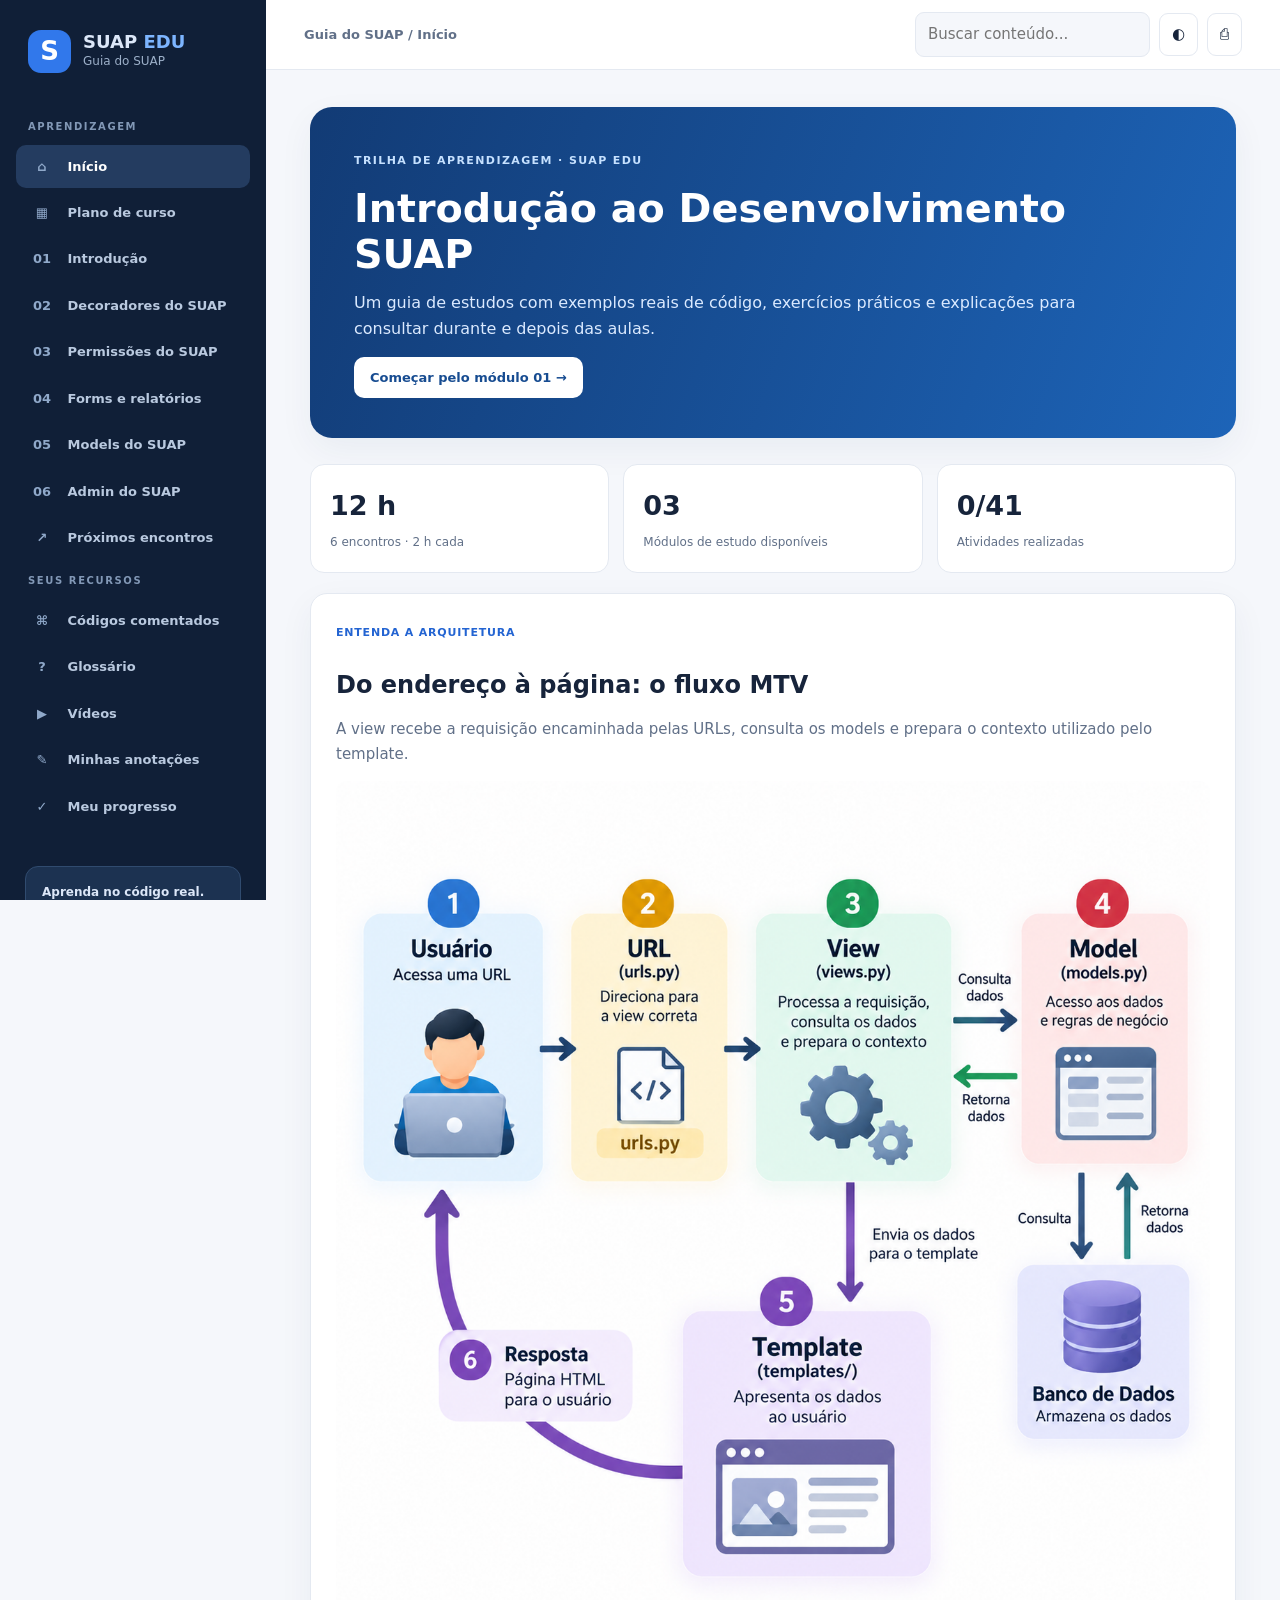
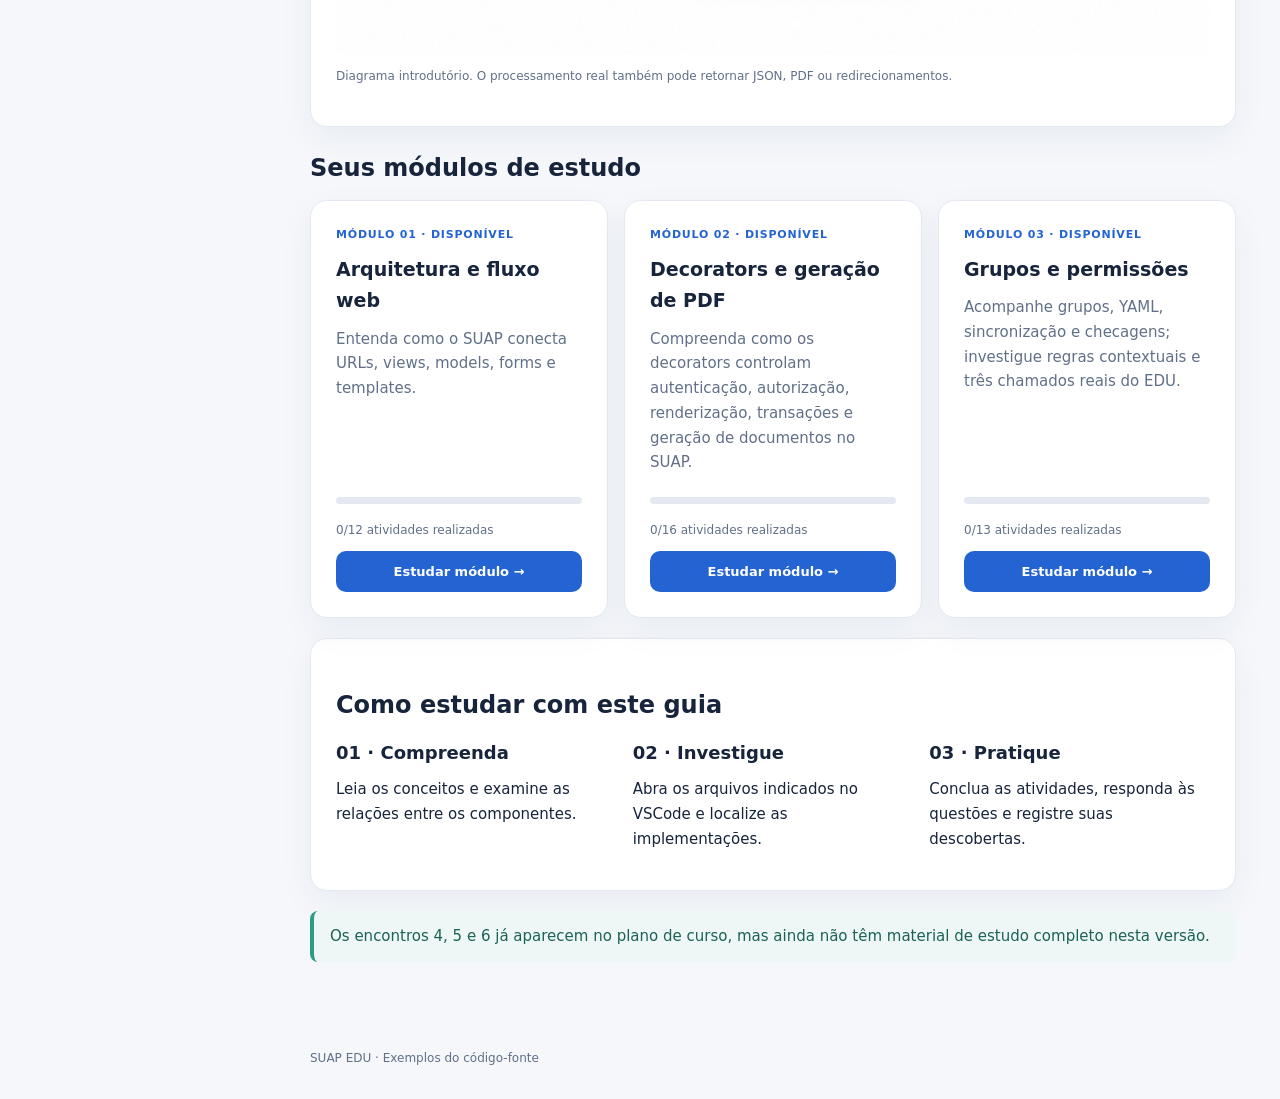
==== commit d9d2078a: "Criação do Glossário" ====
--- a/index.html
+++ b/index.html
@@ -33,6 +33,7 @@
       <div class="navtitle">SEUS RECURSOS</div>
       <nav>
         <button data-page="library"><span>⌘</span> Códigos comentados</button>
+        <button data-page="glossary"><span>?</span> Glossário</button>
         <a class="resource-link" href="videos/videos.html"><span>▶</span> Vídeos</a>
         <button data-page="notes"><span>✎</span> Minhas anotações</button>
         <button data-page="progress"><span>✓</span> Meu progresso</button>
--- a/style.css
+++ b/style.css
@@ -734,3 +734,5 @@
   background: #243c60;
   color: white;
 }
+
+.glossary-guide{margin-bottom:24px}.glossary-flow{display:flex;flex-wrap:wrap;align-items:center;gap:10px;margin-top:18px;color:var(--accent);font-weight:750}.glossary-flow span{padding:9px 12px;background:var(--soft);border:1px solid #cfe0ff;border-radius:999px}.glossary-flow b{color:var(--muted)}.glossary-section{margin:28px 0}.glossary-section>h2{margin-bottom:12px}.glossary-grid{display:grid;grid-template-columns:repeat(2,minmax(0,1fr));gap:12px}.glossary-item{background:var(--paper);border:1px solid var(--line);border-radius:12px;box-shadow:var(--shadow);overflow:hidden}.glossary-item summary{display:flex;justify-content:space-between;align-items:center;gap:12px;padding:15px 17px;cursor:pointer;list-style:none;font-weight:750;color:var(--ink)}.glossary-item summary::-webkit-details-marker{display:none}.glossary-item summary::after{content:"+";color:var(--accent);font-size:20px;line-height:1}.glossary-item[open] summary::after{content:"−"}.glossary-item summary small{margin-left:auto;color:var(--muted);font-size:11px;font-weight:650;text-transform:uppercase;letter-spacing:.06em}.glossary-body{padding:0 17px 16px;border-top:1px solid var(--line);color:var(--muted);line-height:1.65}.glossary-body p{margin:13px 0 0}.glossary-body strong{color:var(--ink)}.glossary-body code{display:block;margin-top:5px;padding:9px 11px;overflow:auto;background:#f3f6fb;border-radius:8px;color:var(--ink);font-size:12px;white-space:pre-wrap;word-break:break-word}@media(max-width:760px){.glossary-grid{grid-template-columns:1fr}.glossary-flow{gap:7px}.glossary-flow b{display:none}.glossary-flow span{font-size:12px}}
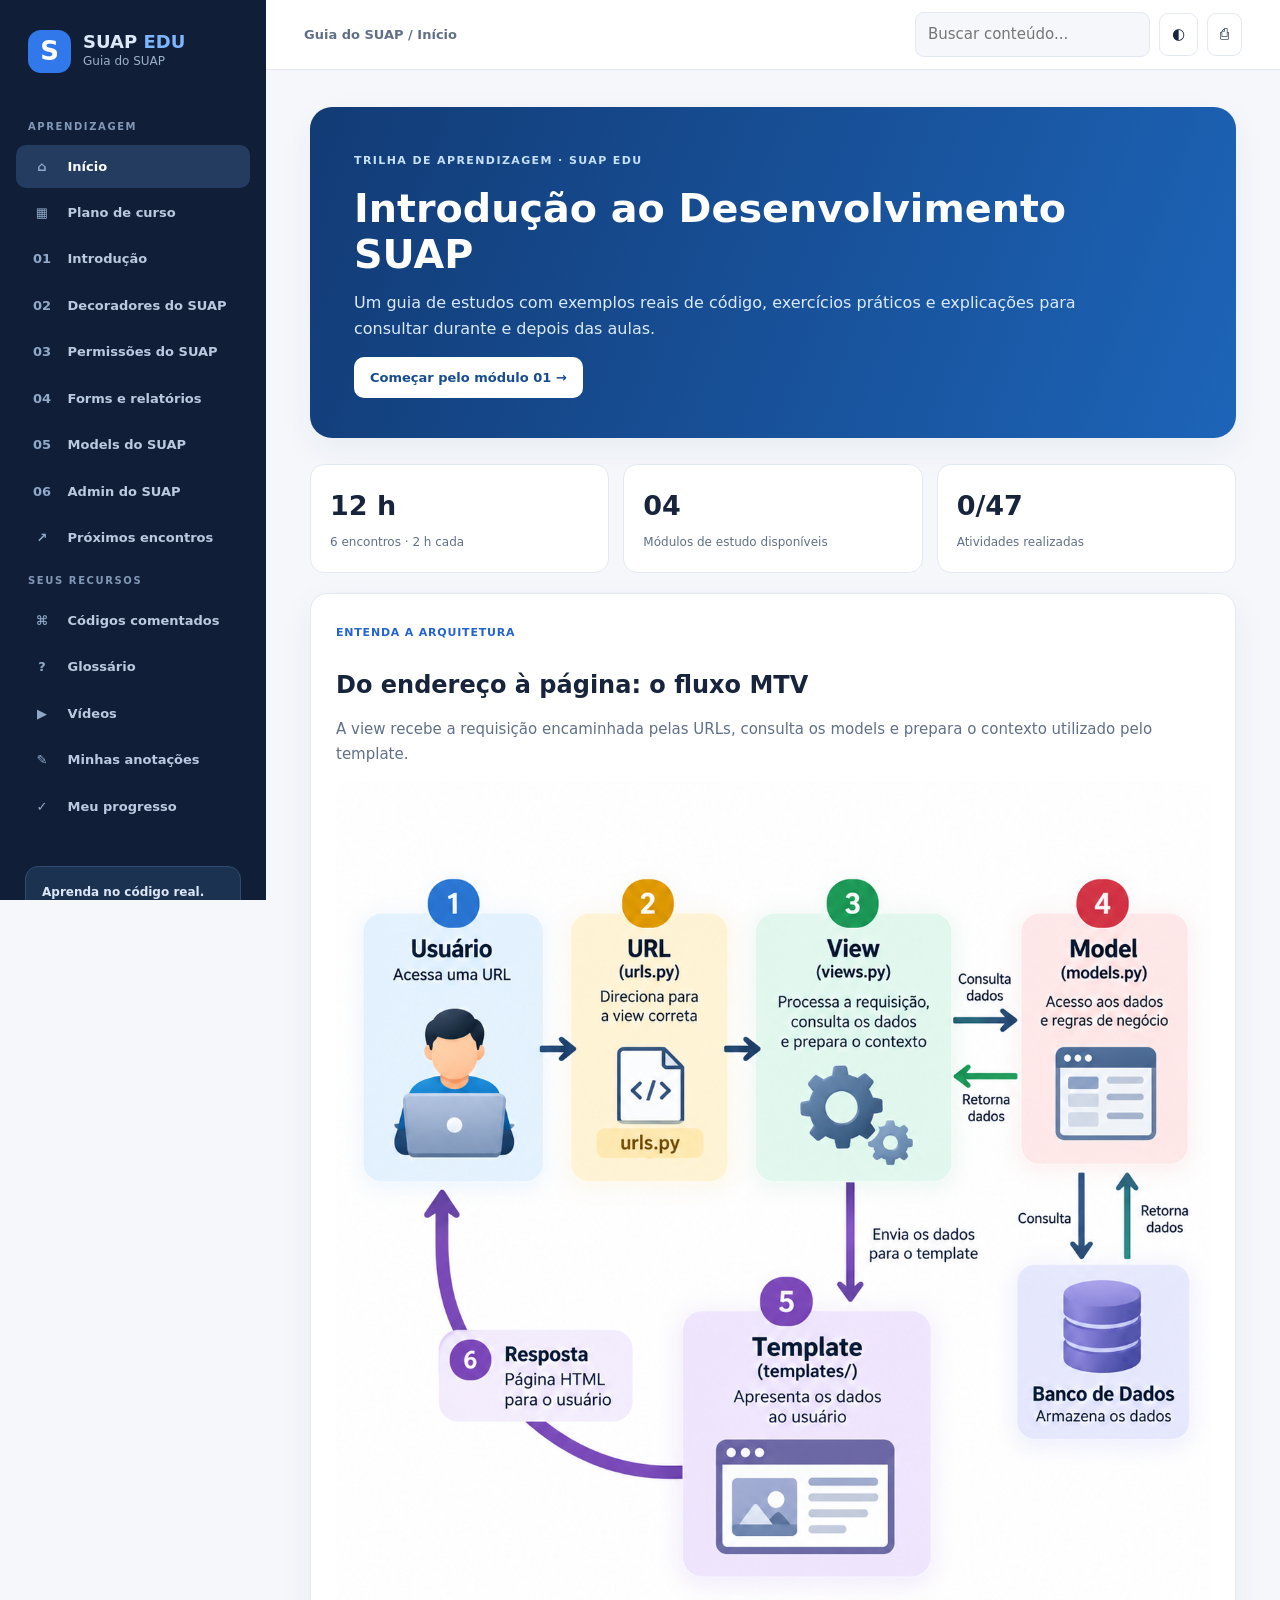
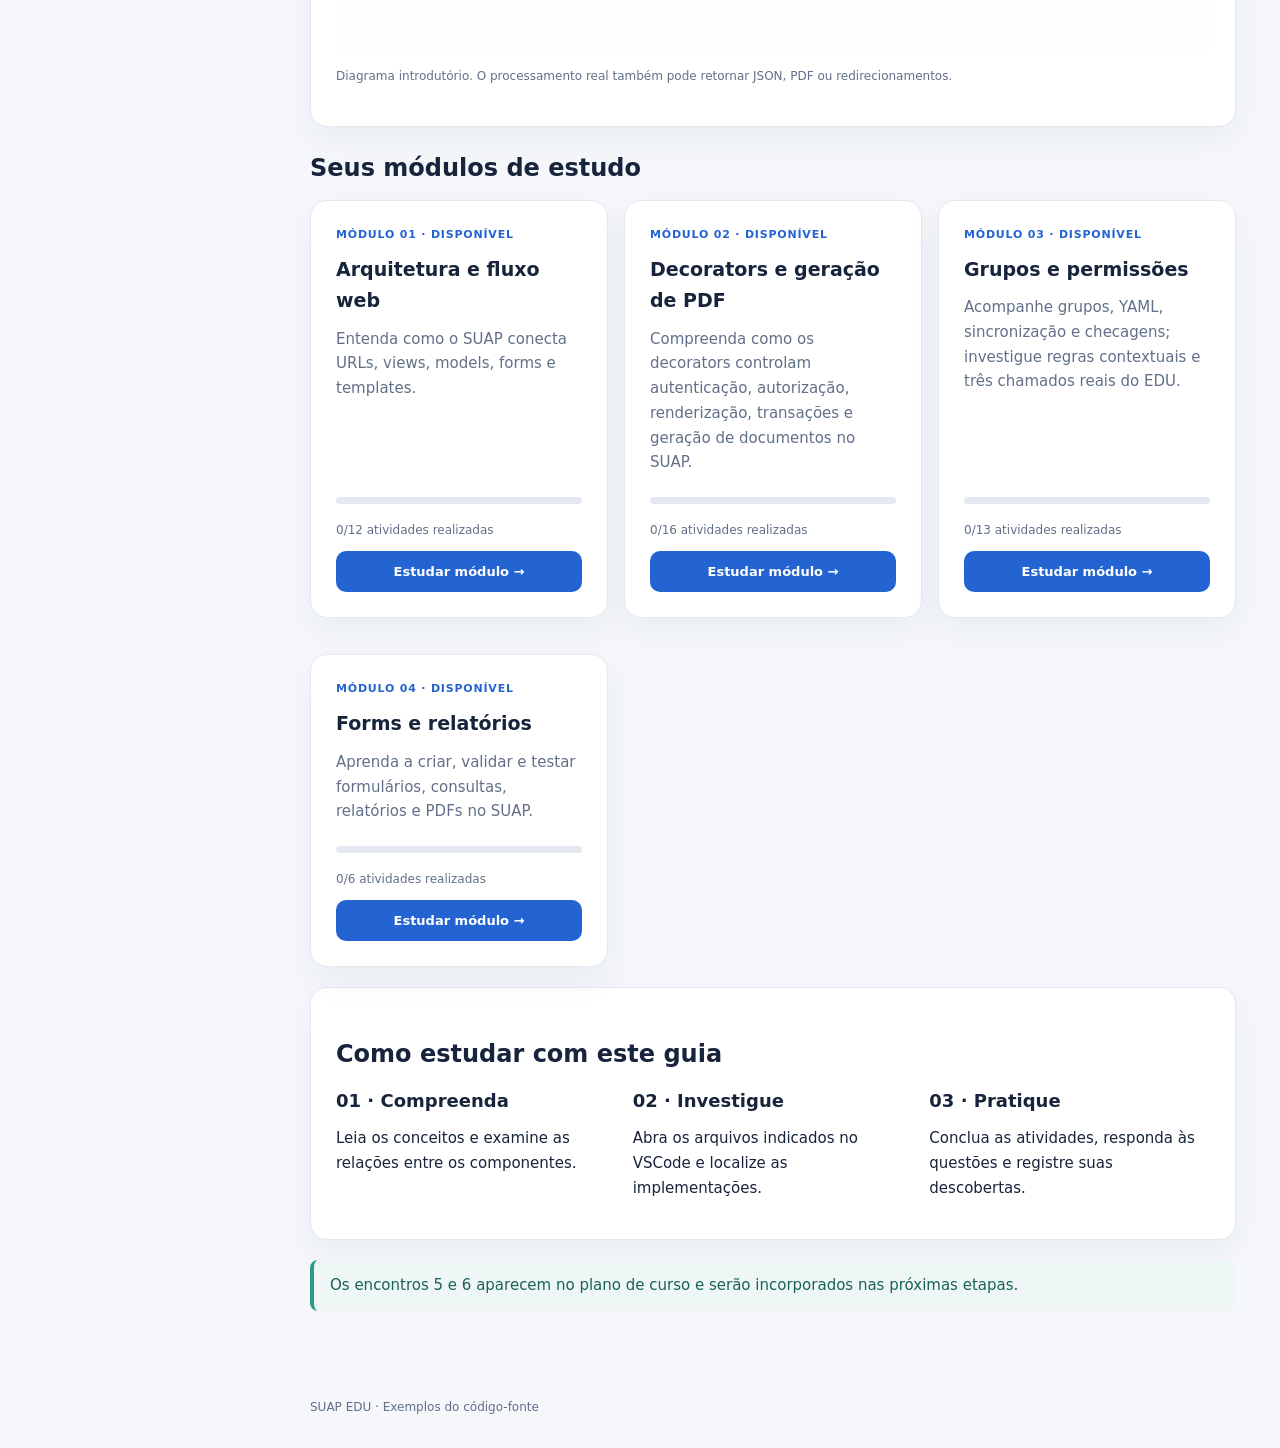
==== commit 50c5a23f: "Adição da página forms" ====
--- a/index.html
+++ b/index.html
@@ -62,6 +62,7 @@
   </div>
 
   <script src="dados.js"></script>
+  <script src="forms_content.js"></script>
   <script src="app.js"></script>
 </body>
 </html>
--- a/style.css
+++ b/style.css
@@ -735,4 +735,92 @@
   color: white;
 }
 
-.glossary-guide{margin-bottom:24px}.glossary-flow{display:flex;flex-wrap:wrap;align-items:center;gap:10px;margin-top:18px;color:var(--accent);font-weight:750}.glossary-flow span{padding:9px 12px;background:var(--soft);border:1px solid #cfe0ff;border-radius:999px}.glossary-flow b{color:var(--muted)}.glossary-section{margin:28px 0}.glossary-section>h2{margin-bottom:12px}.glossary-grid{display:grid;grid-template-columns:repeat(2,minmax(0,1fr));gap:12px}.glossary-item{background:var(--paper);border:1px solid var(--line);border-radius:12px;box-shadow:var(--shadow);overflow:hidden}.glossary-item summary{display:flex;justify-content:space-between;align-items:center;gap:12px;padding:15px 17px;cursor:pointer;list-style:none;font-weight:750;color:var(--ink)}.glossary-item summary::-webkit-details-marker{display:none}.glossary-item summary::after{content:"+";color:var(--accent);font-size:20px;line-height:1}.glossary-item[open] summary::after{content:"−"}.glossary-item summary small{margin-left:auto;color:var(--muted);font-size:11px;font-weight:650;text-transform:uppercase;letter-spacing:.06em}.glossary-body{padding:0 17px 16px;border-top:1px solid var(--line);color:var(--muted);line-height:1.65}.glossary-body p{margin:13px 0 0}.glossary-body strong{color:var(--ink)}.glossary-body code{display:block;margin-top:5px;padding:9px 11px;overflow:auto;background:#f3f6fb;border-radius:8px;color:var(--ink);font-size:12px;white-space:pre-wrap;word-break:break-word}@media(max-width:760px){.glossary-grid{grid-template-columns:1fr}.glossary-flow{gap:7px}.glossary-flow b{display:none}.glossary-flow span{font-size:12px}}+.glossary-guide{margin-bottom:24px}.glossary-flow{display:flex;flex-wrap:wrap;align-items:center;gap:10px;margin-top:18px;color:var(--accent);font-weight:750}.glossary-flow span{padding:9px 12px;background:var(--soft);border:1px solid #cfe0ff;border-radius:999px}.glossary-flow b{color:var(--muted)}.glossary-section{margin:28px 0}.glossary-section>h2{margin-bottom:12px}.glossary-grid{display:grid;grid-template-columns:repeat(2,minmax(0,1fr));gap:12px}.glossary-item{background:var(--paper);border:1px solid var(--line);border-radius:12px;box-shadow:var(--shadow);overflow:hidden}.glossary-item summary{display:flex;justify-content:space-between;align-items:center;gap:12px;padding:15px 17px;cursor:pointer;list-style:none;font-weight:750;color:var(--ink)}.glossary-item summary::-webkit-details-marker{display:none}.glossary-item summary::after{content:"+";color:var(--accent);font-size:20px;line-height:1}.glossary-item[open] summary::after{content:"−"}.glossary-item summary small{margin-left:auto;color:var(--muted);font-size:11px;font-weight:650;text-transform:uppercase;letter-spacing:.06em}.glossary-body{padding:0 17px 16px;border-top:1px solid var(--line);color:var(--muted);line-height:1.65}.glossary-body p{margin:13px 0 0}.glossary-body strong{color:var(--ink)}.glossary-body code{display:block;margin-top:5px;padding:9px 11px;overflow:auto;background:#f3f6fb;border-radius:8px;color:var(--ink);font-size:12px;white-space:pre-wrap;word-break:break-word}@media(max-width:760px){.glossary-grid{grid-template-columns:1fr}.glossary-flow{gap:7px}.glossary-flow b{display:none}.glossary-flow span{font-size:12px}}
+.flow{display:grid;justify-items:center;gap:5px;margin:18px 0;padding:16px;background:var(--soft);border:1px solid var(--line);border-radius:12px;color:var(--accent);font-weight:700}.flow div:nth-child(odd){padding:8px 14px;background:var(--paper);border-radius:8px;text-align:center}.flow div:nth-child(even){color:var(--muted)}
+
+.permission-flow{display:flex;flex-direction:column;align-items:center;gap:8px;margin:22px 0;padding:20px 16px;background:linear-gradient(180deg,#f4f8ff 0%,#eef3fb 100%);border:1px solid #cddcf2;border-radius:16px}.permission-step{display:grid;grid-template-columns:34px minmax(0,1fr);column-gap:10px;align-items:center;width:min(100%,410px);padding:12px 16px;background:var(--paper);border:1px solid #cbd8ea;border-radius:12px;box-shadow:0 4px 12px rgba(27,55,93,.08);color:var(--ink)}.permission-step strong{font-size:14px}.permission-step small{grid-column:2;color:var(--muted);font-size:11px;font-weight:500}.permission-number{display:grid;place-items:center;grid-row:1 / span 2;width:28px;height:28px;border-radius:50%;background:#dce9ff;color:var(--accent);font-size:13px;font-weight:800}.permission-arrow{height:20px;color:var(--accent);font-size:22px;font-weight:800;line-height:20px}.permission-source{border-color:#9ec1f1}.permission-process{border-color:#8fd1c2}.permission-process .permission-number{background:#d9f4eb;color:#08785f}.permission-database{border-color:#c8afe8}.permission-database .permission-number{background:#eee3ff;color:#7040a8}.permission-check{border-color:#f0bf82}.permission-check .permission-number{background:#fff0d8;color:#a85b00}@media(max-width:560px){.permission-flow{padding:16px 10px}.permission-step{width:100%;padding:11px 12px}}
+.permission-flow-compact{padding:16px 12px}.permission-flow-compact .permission-step{max-width:460px}
+
+.forms-content{max-width:1100px}.forms-content>h1{margin-top:0}.forms-content h2{margin-top:34px;padding-top:12px;border-top:1px solid var(--line)}.forms-content h3{margin-top:26px}.forms-content h4,.forms-content h5,.forms-content h6{margin-top:20px}.forms-content .form-code{margin:18px 0;border:1px solid var(--line);border-radius:12px;overflow:hidden;background:var(--paper);box-shadow:var(--shadow)}.forms-content .form-code .codebar{margin:0;border:0;border-bottom:1px solid var(--line);border-radius:0;background:var(--soft);padding:9px 12px}.forms-content .form-code .codebox{margin:0;border:0;border-radius:0;max-height:560px;overflow:auto}.forms-content .form-code .buttons{display:flex;gap:8px;flex-wrap:wrap}.forms-content .form-code .btn{padding:7px 10px;font-size:12px}.forms-content .form-code.form-diagram .codebox{background:#f7faff;color:#16375f;text-align:left}.forms-content .code-comment{display:inline}.forms-content .form-code.no-comments .code-comment{display:none}.forms-content .tablewrap{margin:16px 0;overflow-x:auto}.forms-content table{min-width:640px}.forms-content blockquote{margin:18px 0;padding:12px 16px;border-left:4px solid var(--accent);background:var(--soft);color:var(--muted)}.forms-content a{color:var(--accent)}@media(max-width:760px){.forms-content .form-code .codebar{align-items:flex-start;gap:8px}.forms-content .form-code .buttons{width:100%}.forms-content .form-code .codebox{font-size:12px}.forms-content table{min-width:540px}}
+
+.visual-flow{display:flex;flex-direction:column;align-items:center;gap:8px;margin:18px 0;padding:22px 16px;background:linear-gradient(180deg,#f5f9ff,#edf3fb);border:1px solid #cddcf2;border-radius:16px}.visual-flow-node{width:min(100%,540px);padding:13px 18px;background:var(--paper);border:1px solid #b9cce5;border-radius:12px;box-shadow:0 4px 12px rgba(27,55,93,.08);color:var(--ink);font-weight:650;text-align:center;line-height:1.45}.visual-flow-node:nth-of-type(4n+1){border-color:#9ec1f1}.visual-flow-node:nth-of-type(4n+5){border-color:#8fd1c2}.visual-flow-arrow{height:22px;color:var(--accent);font-size:22px;font-weight:800;line-height:22px}.diagram-source{width:min(100%,540px);margin-top:6px;color:var(--muted);font-size:12px}.diagram-source summary{cursor:pointer;text-align:center;padding:6px}.visual-diagram>.diagram-source .form-code{margin-top:8px}.visual-diagram>.diagram-source .codebar{display:none}@media(max-width:560px){.visual-flow{padding:16px 10px}.visual-flow-node{padding:11px 12px;font-size:13px}}
+
+.forms-content .tablewrap {
+  margin: 22px 0 28px;
+  overflow-x: auto;
+  border: 1px solid #d9e3f0;
+  border-radius: 14px;
+  background: var(--paper);
+  box-shadow: 0 7px 20px rgba(30, 63, 104, 0.08);
+  -webkit-overflow-scrolling: touch;
+}
+.forms-index {
+  margin: 22px 0 26px;
+  padding: 20px 22px;
+  border: 1px solid #d9e3f0;
+  border-radius: 14px;
+  background: linear-gradient(135deg, #f7faff, #eef5fd);
+  box-shadow: 0 7px 20px rgba(30, 63, 104, 0.07);
+}
+.forms-index h2 { margin: 0 0 6px; color: #173b67; }
+.forms-index p { margin: 0 0 14px; color: var(--muted); }
+.forms-index-grid {
+  display: grid;
+  grid-template-columns: repeat(2, minmax(0, 1fr));
+  gap: 9px 12px;
+}
+.forms-index-grid a {
+  display: block;
+  padding: 11px 13px;
+  border: 1px solid #d4e1f1;
+  border-radius: 10px;
+  background: var(--paper);
+  color: var(--ink);
+  text-decoration: none;
+  transition: border-color .18s ease, background .18s ease, transform .18s ease;
+}
+.forms-index-grid a strong { margin-right: 5px; color: var(--accent); }
+.forms-index-grid a:hover { border-color: #8eb2df; background: #fff; transform: translateY(-1px); }
+@media (max-width: 620px) { .forms-index-grid { grid-template-columns: 1fr; } .forms-index { padding: 17px 16px; } }
+.forms-content table {
+  width: 100%;
+  min-width: 680px;
+  border-collapse: separate;
+  border-spacing: 0;
+  font-size: 14px;
+  line-height: 1.5;
+}
+.forms-content thead th {
+  position: sticky;
+  top: 0;
+  z-index: 1;
+  padding: 14px 16px;
+  border: 0;
+  border-bottom: 2px solid #b9cde7;
+  background: linear-gradient(135deg, #eaf2fc, #dceafa);
+  color: #173b67;
+  font-size: 12px;
+  font-weight: 750;
+  letter-spacing: 0.035em;
+  text-transform: uppercase;
+  vertical-align: middle;
+}
+.forms-content tbody td {
+  padding: 14px 16px;
+  border: 0;
+  border-bottom: 1px solid #e7edf5;
+  color: var(--ink);
+  vertical-align: top;
+}
+.forms-content tbody tr:nth-child(even) td { background: #f8fbff; }
+.forms-content tbody tr:hover td { background: #edf6ff; }
+.forms-content tbody tr:last-child td { border-bottom: 0; }
+.forms-content tbody td:first-child { color: #234f82; font-weight: 650; }
+.forms-content tbody td code,
+.forms-content thead th code { white-space: nowrap; }
+@media (max-width: 760px) {
+  .forms-content .tablewrap { margin: 18px -4px 24px; border-radius: 11px; }
+  .forms-content table { min-width: 590px; font-size: 13px; }
+  .forms-content thead th,
+  .forms-content tbody td { padding: 11px 12px; }
+}
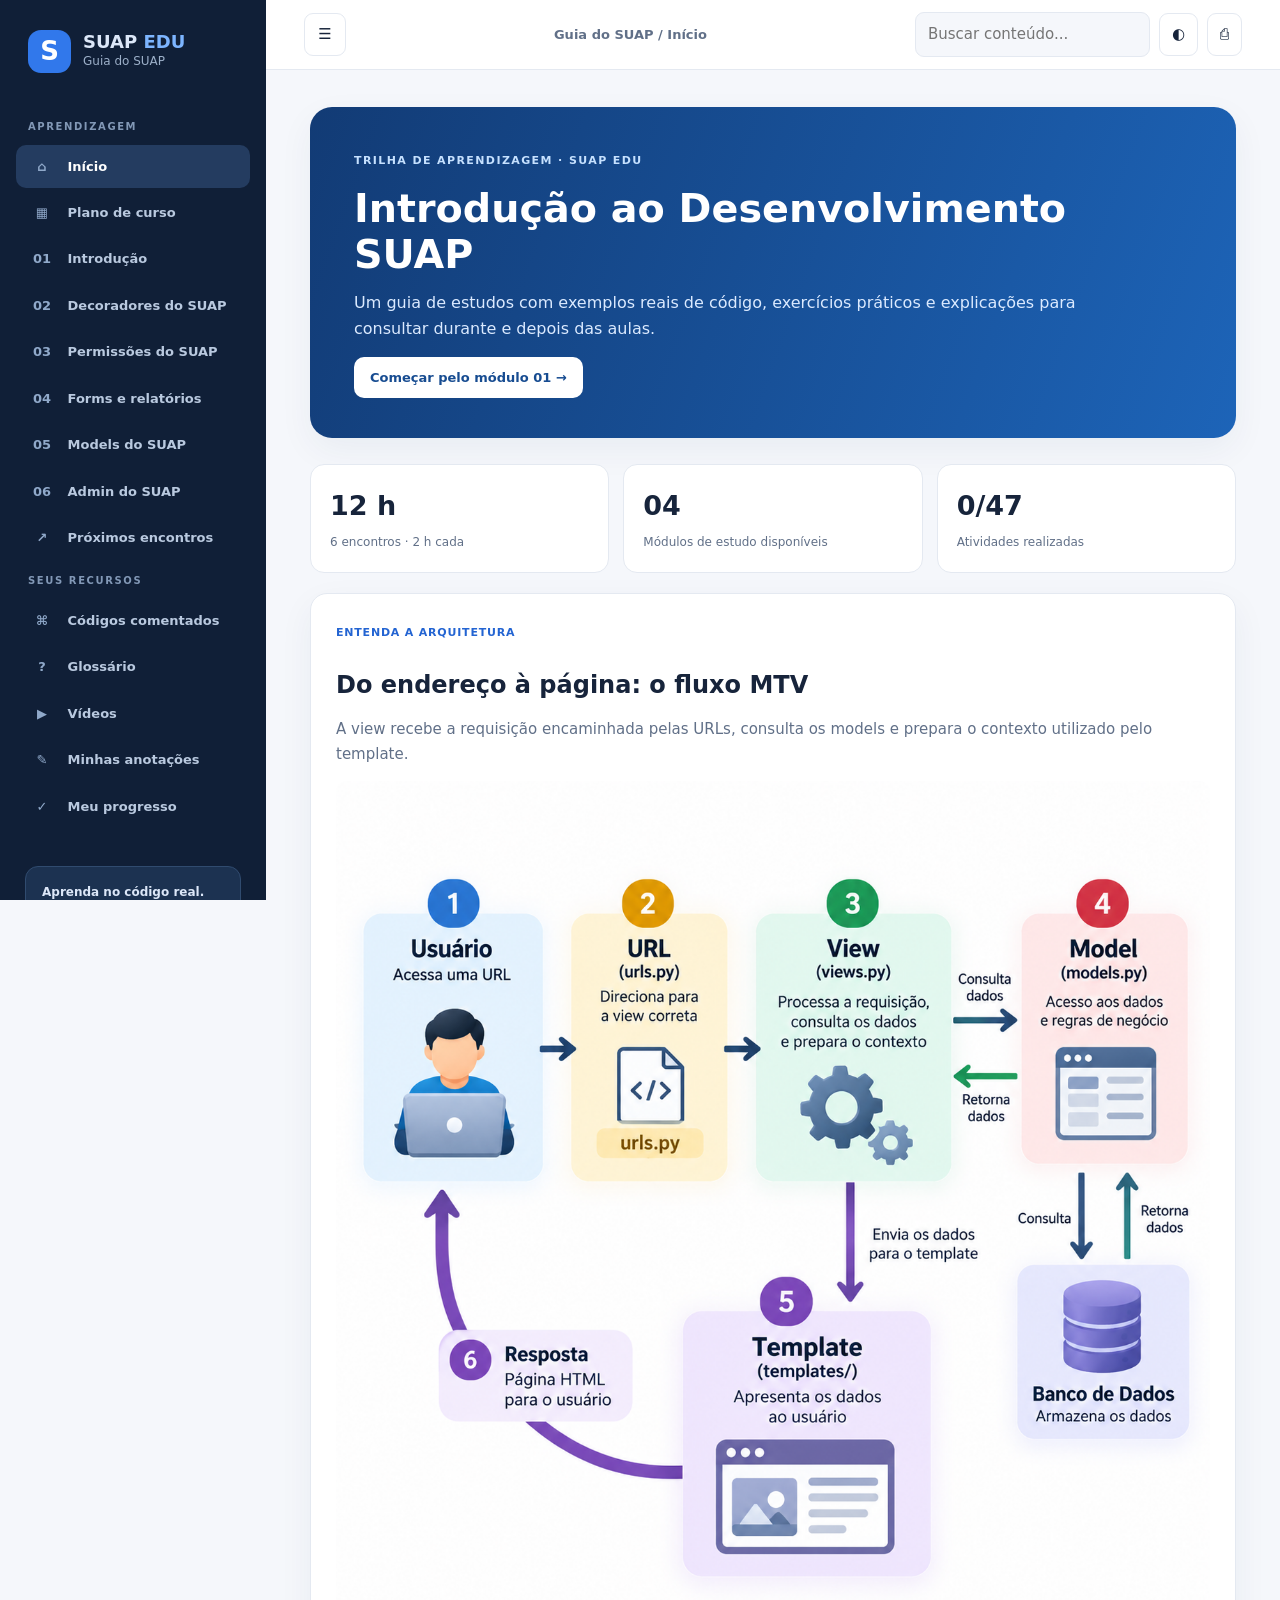
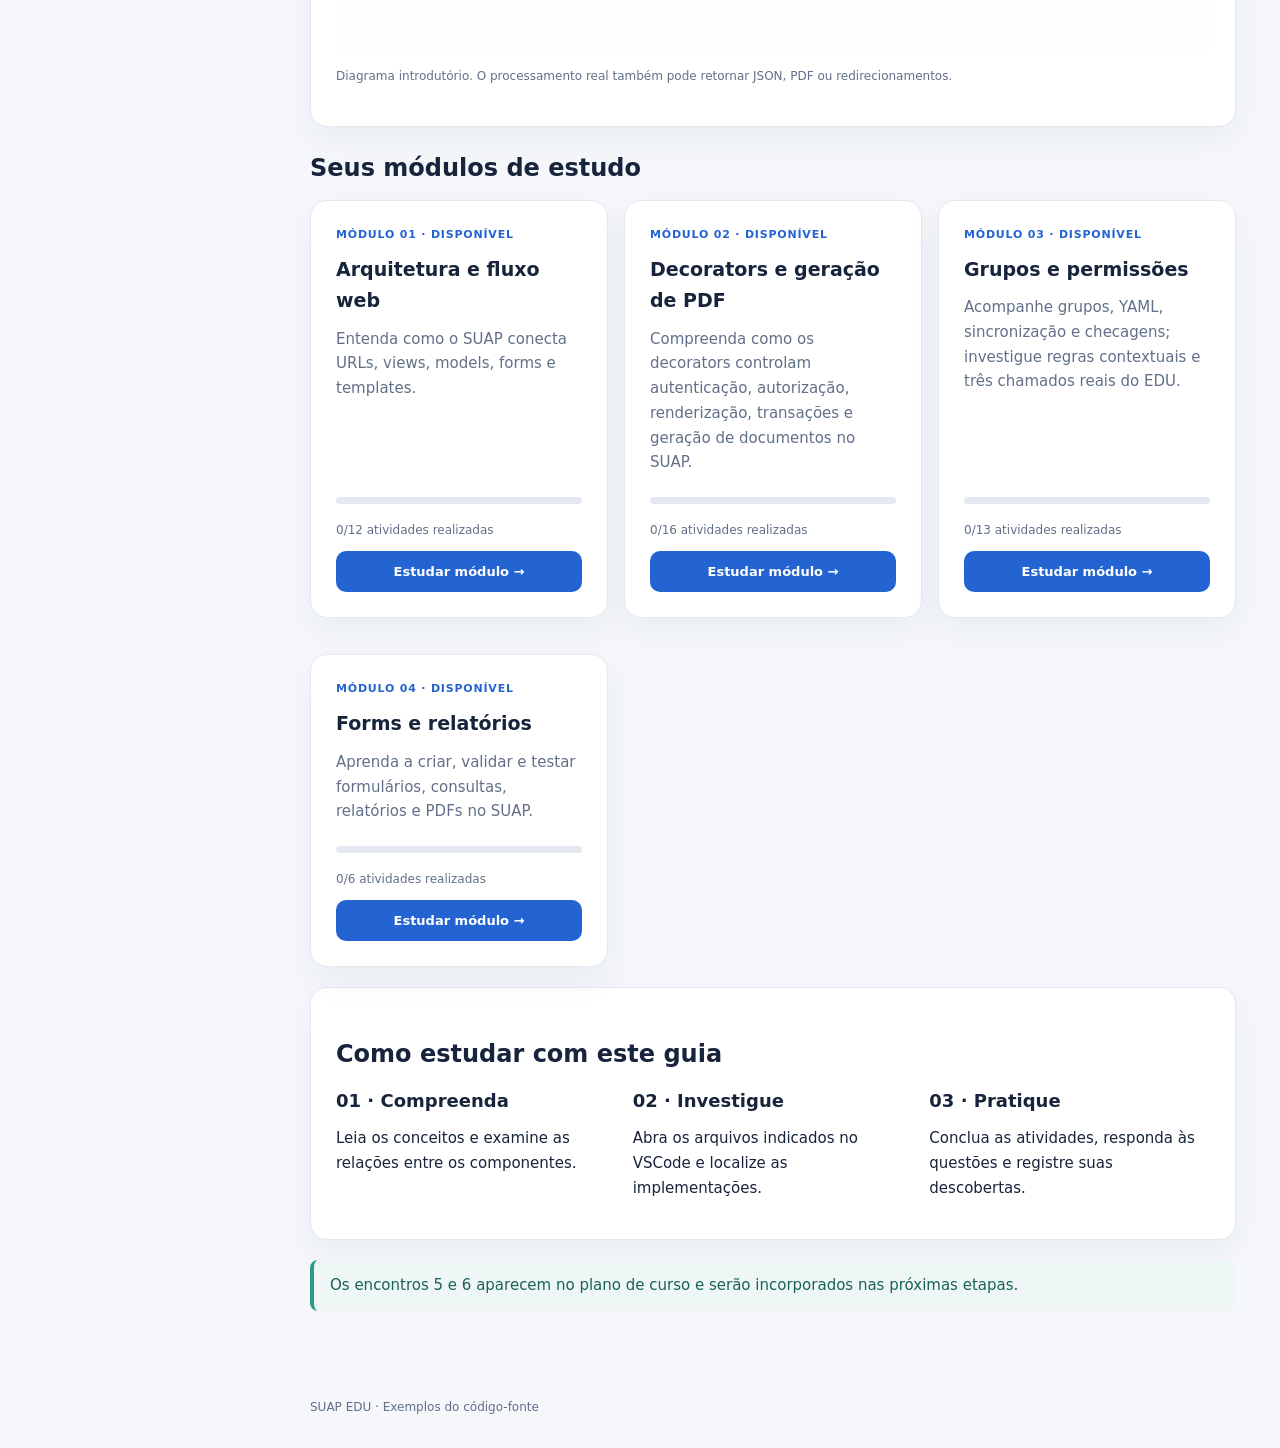
==== commit 44d44059: "Criação do indice lateral" ====
--- a/index.html
+++ b/index.html
@@ -47,7 +47,7 @@
 
     <div class="maincol">
       <header class="topbar">
-        <button class="hamburger" id="hamburger" aria-label="Abrir navegação">☰</button>
+        <button class="hamburger" id="hamburger" type="button" aria-label="Ocultar navegação" aria-expanded="true" aria-controls="sidebar" title="Ocultar navegação">☰</button>
         <div id="crumb">Trilha / Início</div>
         <div class="actions">
           <input id="search" type="search" placeholder="Buscar conteúdo..." aria-label="Buscar conteúdo">
--- a/style.css
+++ b/style.css
@@ -52,6 +52,7 @@
   top: 0;
   height: 100vh;
   overflow: auto;
+  transition: width 0.22s ease, padding 0.22s ease;
 }
 .brand {
   display: flex;
@@ -175,7 +176,9 @@
   color: var(--ink);
 }
 .hamburger {
-  display: none;
+  display: inline-grid;
+  place-items: center;
+  min-width: 42px;
 }
 main {
   max-width: 1170px;
@@ -584,6 +587,19 @@
 body.dark .warn {
   background: #4d3820;
   color: #ffdca7;
+}
+
+@media (min-width: 761px) {
+  .sidebar-collapsed .sidebar {
+    width: 0 !important;
+    padding-left: 0;
+    padding-right: 0;
+    overflow: hidden;
+  }
+  .sidebar-collapsed .sidebar > * {
+    opacity: 0;
+    pointer-events: none;
+  }
 }
 @media (max-width: 1000px) {
   .grid3 {
@@ -824,3 +840,79 @@
   .forms-content thead th,
   .forms-content tbody td { padding: 11px 12px; }
 }
+
+.reading-layout {
+  display: grid;
+  grid-template-columns: minmax(0, 1fr) 240px;
+  gap: 28px;
+  align-items: start;
+}
+.reading-main { min-width: 0; }
+.right-toc {
+  position: sticky;
+  top: 88px;
+  max-height: calc(100vh - 108px);
+  overflow-y: auto;
+  padding: 16px 14px;
+  border: 1px solid var(--line);
+  border-radius: 12px;
+  background: var(--paper);
+  box-shadow: var(--shadow);
+}
+.right-toc h2 {
+  margin: 0 0 10px;
+  font-size: 14px;
+  color: var(--ink);
+}
+.right-toc nav { display: grid; gap: 2px; }
+.right-toc-link {
+  display: block;
+  border-left: 3px solid transparent;
+  padding: 6px 8px;
+  color: var(--muted);
+  font-size: 12px;
+  line-height: 1.35;
+  text-decoration: none;
+}
+.right-toc-link.secondary { padding-left: 18px; font-size: 11px; }
+.right-toc-link.tertiary { padding-left: 28px; font-size: 11px; }
+.right-toc-link:hover,
+.right-toc-link.active {
+  border-left-color: var(--accent);
+  background: var(--soft);
+  color: var(--accent);
+  font-weight: 700;
+}
+@media (max-width: 1180px) {
+  .reading-layout { display: block; }
+  .right-toc { display: none; }
+}
+
+.toc-float { display: none; }
+@media (max-width: 1180px) {
+  .toc-float {
+    display: inline-flex;
+    position: fixed;
+    right: 18px;
+    bottom: 18px;
+    z-index: 25;
+    border: 1px solid var(--accent);
+    border-radius: 999px;
+    padding: 10px 15px;
+    background: var(--accent);
+    color: #fff;
+    box-shadow: 0 8px 24px rgba(20, 54, 105, 0.25);
+    font-size: 13px;
+    font-weight: 700;
+  }
+  .right-toc { display: none; }
+  .right-toc.mobile-open {
+    display: block;
+    position: fixed;
+    right: 16px;
+    bottom: 70px;
+    z-index: 24;
+    width: min(320px, calc(100vw - 32px));
+    max-height: min(70vh, 520px);
+  }
+}
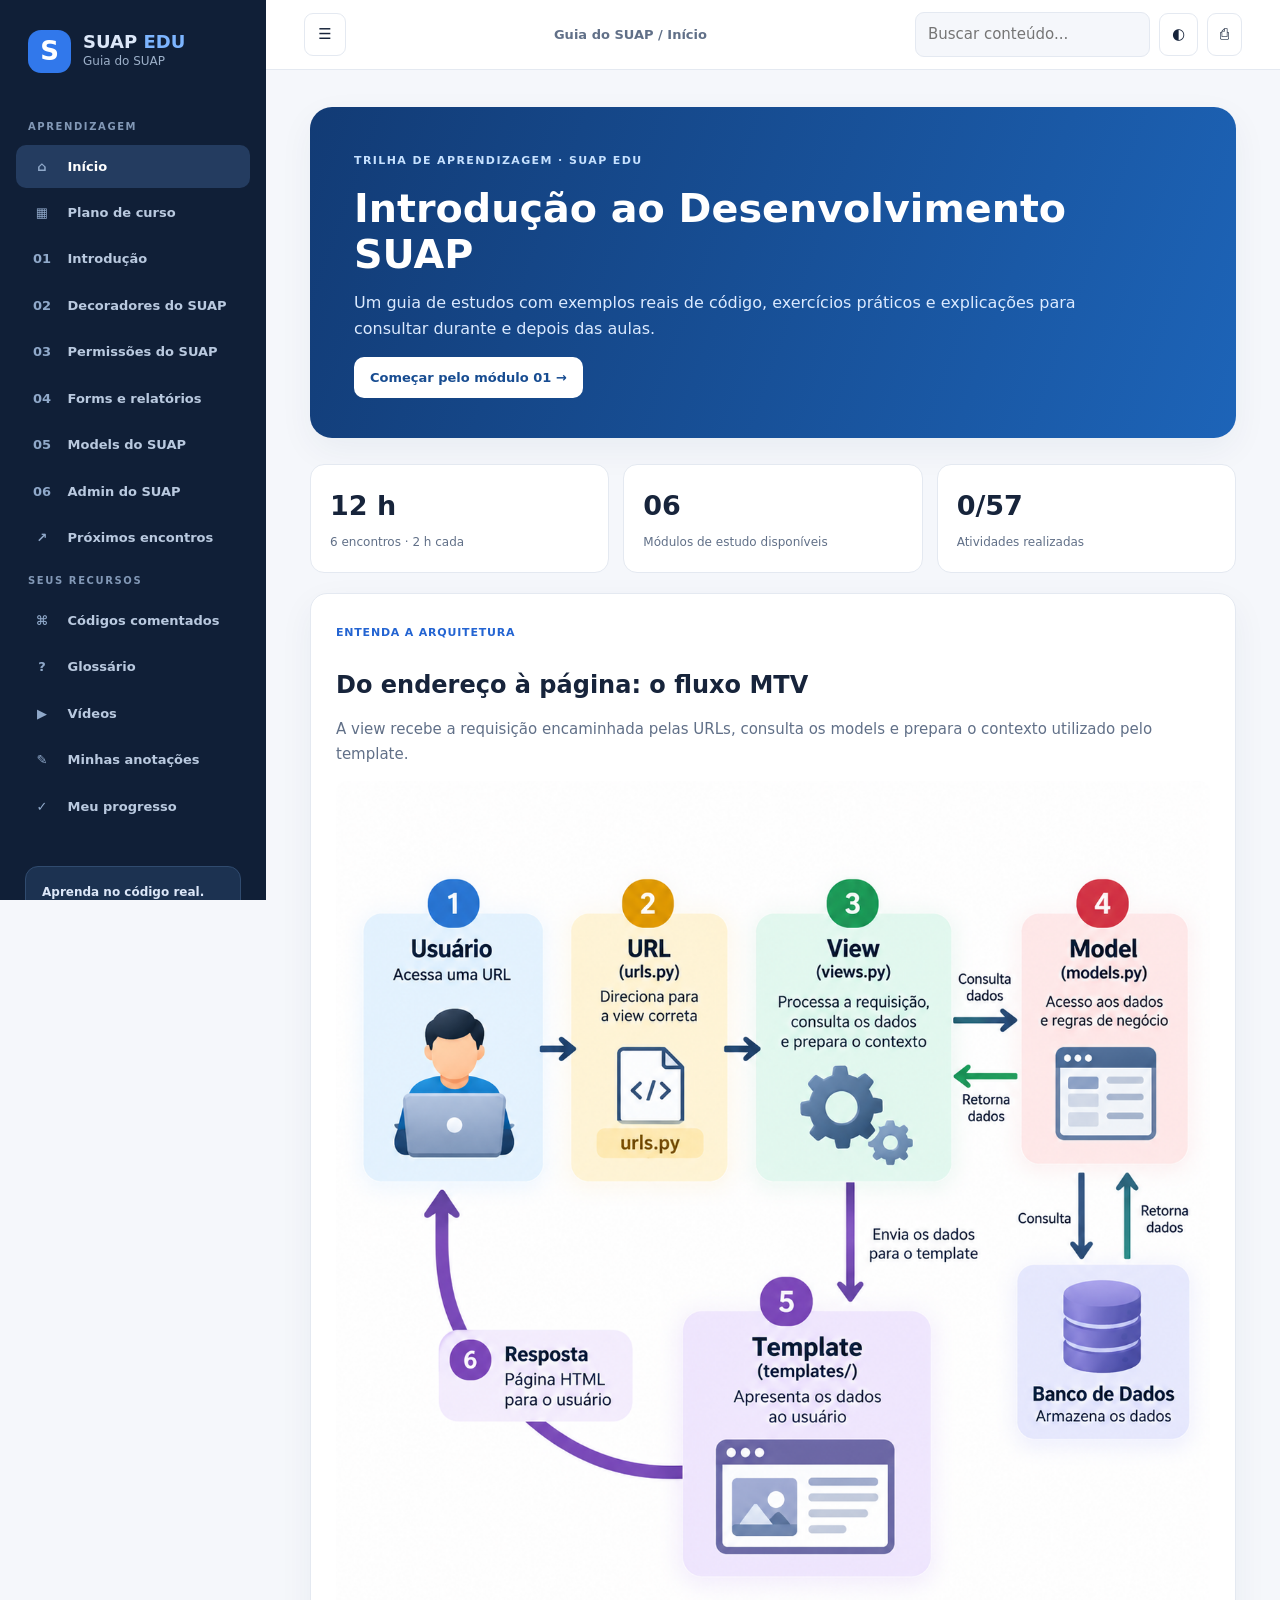
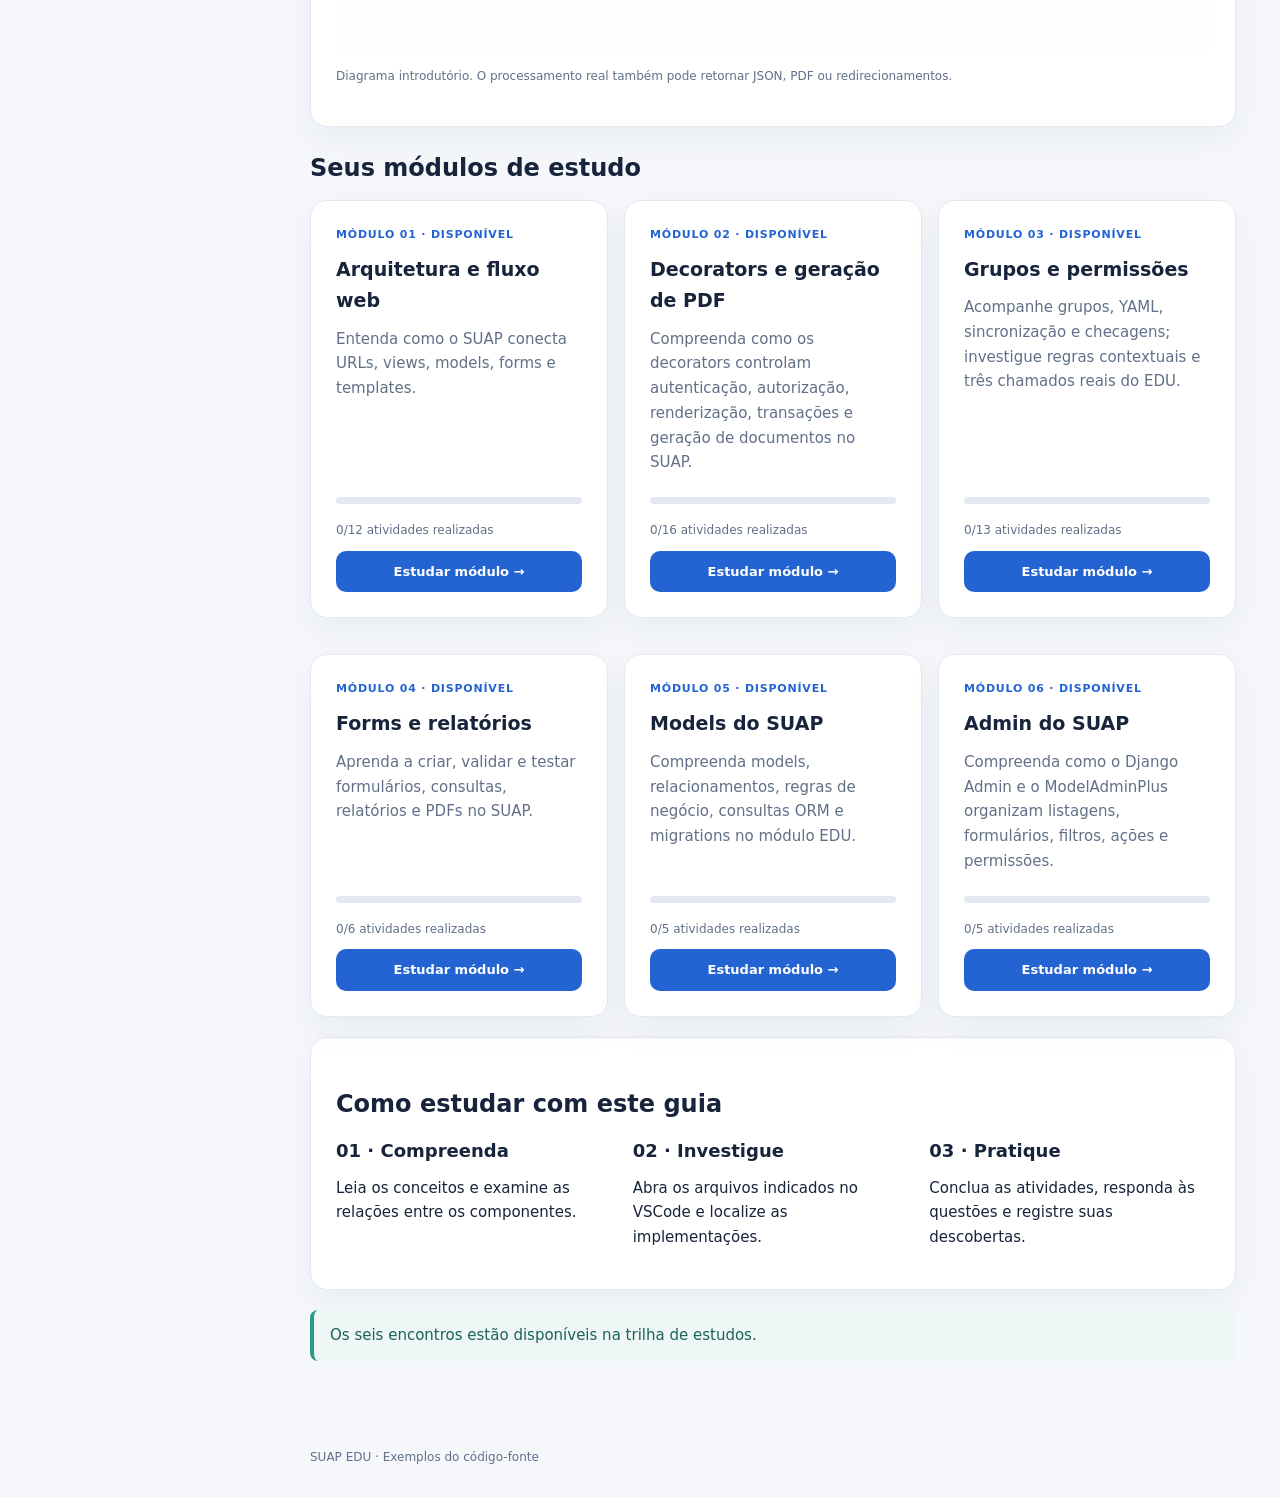
==== commit 79740ab6: "Criação da página ADMIN" ====
--- a/index.html
+++ b/index.html
@@ -63,6 +63,8 @@
 
   <script src="dados.js"></script>
   <script src="forms_content.js"></script>
+  <script src="models_content.js"></script>
+  <script src="admin_content.js"></script>
   <script src="app.js"></script>
 </body>
 </html>
--- a/style.css
+++ b/style.css
@@ -760,6 +760,7 @@
 .forms-content{max-width:1100px}.forms-content>h1{margin-top:0}.forms-content h2{margin-top:34px;padding-top:12px;border-top:1px solid var(--line)}.forms-content h3{margin-top:26px}.forms-content h4,.forms-content h5,.forms-content h6{margin-top:20px}.forms-content .form-code{margin:18px 0;border:1px solid var(--line);border-radius:12px;overflow:hidden;background:var(--paper);box-shadow:var(--shadow)}.forms-content .form-code .codebar{margin:0;border:0;border-bottom:1px solid var(--line);border-radius:0;background:var(--soft);padding:9px 12px}.forms-content .form-code .codebox{margin:0;border:0;border-radius:0;max-height:560px;overflow:auto}.forms-content .form-code .buttons{display:flex;gap:8px;flex-wrap:wrap}.forms-content .form-code .btn{padding:7px 10px;font-size:12px}.forms-content .form-code.form-diagram .codebox{background:#f7faff;color:#16375f;text-align:left}.forms-content .code-comment{display:inline}.forms-content .form-code.no-comments .code-comment{display:none}.forms-content .tablewrap{margin:16px 0;overflow-x:auto}.forms-content table{min-width:640px}.forms-content blockquote{margin:18px 0;padding:12px 16px;border-left:4px solid var(--accent);background:var(--soft);color:var(--muted)}.forms-content a{color:var(--accent)}@media(max-width:760px){.forms-content .form-code .codebar{align-items:flex-start;gap:8px}.forms-content .form-code .buttons{width:100%}.forms-content .form-code .codebox{font-size:12px}.forms-content table{min-width:540px}}
 
 .visual-flow{display:flex;flex-direction:column;align-items:center;gap:8px;margin:18px 0;padding:22px 16px;background:linear-gradient(180deg,#f5f9ff,#edf3fb);border:1px solid #cddcf2;border-radius:16px}.visual-flow-node{width:min(100%,540px);padding:13px 18px;background:var(--paper);border:1px solid #b9cce5;border-radius:12px;box-shadow:0 4px 12px rgba(27,55,93,.08);color:var(--ink);font-weight:650;text-align:center;line-height:1.45}.visual-flow-node:nth-of-type(4n+1){border-color:#9ec1f1}.visual-flow-node:nth-of-type(4n+5){border-color:#8fd1c2}.visual-flow-arrow{height:22px;color:var(--accent);font-size:22px;font-weight:800;line-height:22px}.diagram-source{width:min(100%,540px);margin-top:6px;color:var(--muted);font-size:12px}.diagram-source summary{cursor:pointer;text-align:center;padding:6px}.visual-diagram>.diagram-source .form-code{margin-top:8px}.visual-diagram>.diagram-source .codebar{display:none}@media(max-width:560px){.visual-flow{padding:16px 10px}.visual-flow-node{padding:11px 12px;font-size:13px}}
+.models-content{max-width:1100px}.models-content>h1{margin-top:0}.models-content h2{margin-top:34px;padding-top:12px;border-top:1px solid var(--line)}.models-content h3{margin-top:26px}.models-content h4,.models-content h5,.models-content h6{margin-top:20px}.models-content .form-code{margin:18px 0;border:1px solid var(--line);border-radius:12px;overflow:hidden;background:var(--paper);box-shadow:var(--shadow)}.models-content .form-code .codebar{margin:0;border:0;border-bottom:1px solid var(--line);border-radius:0;background:var(--soft);padding:9px 12px}.models-content .form-code .codebox{margin:0;border:0;border-radius:0;max-height:560px;overflow:auto}.models-content .form-code .buttons{display:flex;gap:8px;flex-wrap:wrap}.models-content .form-code .btn{padding:7px 10px;font-size:12px}.models-content .code-comment{display:inline}.models-content .form-code.no-comments .code-comment{display:none}.models-content .tablewrap{margin:16px 0;overflow-x:auto}.models-content table{min-width:640px}.models-content blockquote{margin:18px 0;padding:12px 16px;border-left:4px solid var(--accent);background:var(--soft);color:var(--muted)}.models-content a{color:var(--accent)}@media(max-width:760px){.models-content .form-code .codebar{align-items:flex-start;gap:8px}.models-content .form-code .buttons{width:100%}.models-content .form-code .codebox{font-size:12px}.models-content table{min-width:540px}}
 
 .forms-content .tablewrap {
   margin: 22px 0 28px;
@@ -916,3 +917,192 @@
     max-height: min(70vh, 520px);
   }
 }
+
+/* Componentes visuais do encontro de Admin */
+.admin-content {
+  max-width: 1100px;
+  color: var(--ink);
+}
+.admin-content > h1 {
+  margin-top: 0;
+  color: var(--ink);
+}
+.admin-content h2 {
+  margin-top: 36px;
+  padding: 14px 16px 10px;
+  border-top: 1px solid var(--line);
+  border-left: 4px solid #4778b8;
+  background: linear-gradient(90deg, #f4f8fd, transparent);
+  scroll-margin-top: 24px;
+}
+.admin-content h3 {
+  margin-top: 28px;
+  color: #244d7d;
+  scroll-margin-top: 24px;
+}
+.admin-content h4,
+.admin-content h5,
+.admin-content h6 {
+  margin-top: 22px;
+  scroll-margin-top: 24px;
+}
+.admin-content p,
+.admin-content li {
+  line-height: 1.7;
+}
+.admin-content blockquote {
+  margin: 20px 0;
+  padding: 14px 18px;
+  border-left: 4px solid #4778b8;
+  border-radius: 0 10px 10px 0;
+  background: #f4f8fd;
+  color: #3f536b;
+}
+.admin-content a {
+  color: var(--accent);
+}
+.admin-content .form-code {
+  margin: 20px 0;
+  border: 1px solid #cbd8e8;
+  border-radius: 12px;
+  overflow: hidden;
+  background: #fff;
+  box-shadow: 0 5px 16px rgba(32, 62, 96, .08);
+}
+.admin-content .form-code .codebar {
+  display: flex;
+  align-items: center;
+  justify-content: space-between;
+  gap: 12px;
+  margin: 0;
+  padding: 9px 12px;
+  border: 0;
+  border-bottom: 1px solid #d8e2ef;
+  border-radius: 0;
+  background: #eef4fb;
+}
+.admin-content .form-code .code-language {
+  color: #315b8b;
+  font-size: 12px;
+  font-weight: 700;
+  letter-spacing: .04em;
+  text-transform: uppercase;
+}
+.admin-content .form-code .buttons {
+  display: flex;
+  gap: 8px;
+  flex-wrap: wrap;
+}
+.admin-content .form-code .btn {
+  padding: 7px 10px;
+  font-size: 12px;
+}
+.admin-content .form-code .codebox {
+  max-height: 560px;
+  margin: 0;
+  overflow: auto;
+  border: 0;
+  border-radius: 0;
+  background: #fbfdff;
+}
+.admin-content .form-code.form-diagram .codebox {
+  background: linear-gradient(180deg, #f3f8ff, #edf5fc);
+  color: #173f6b;
+}
+.admin-content .form-code.no-comments .code-comment {
+  display: none;
+}
+.admin-content .tablewrap {
+  margin: 20px 0 26px;
+  overflow-x: auto;
+  border: 1px solid #d4dfec;
+  border-radius: 12px;
+  box-shadow: 0 4px 14px rgba(32, 62, 96, .06);
+}
+.admin-content table {
+  width: 100%;
+  min-width: 640px;
+  border-collapse: collapse;
+  background: #fff;
+}
+.admin-content th {
+  padding: 12px 14px;
+  background: #eaf2fb;
+  color: #234f82;
+  font-size: 13px;
+  text-align: left;
+  white-space: nowrap;
+}
+.admin-content td {
+  padding: 11px 14px;
+  border-top: 1px solid #e4ebf3;
+  vertical-align: top;
+}
+.admin-content tbody tr:nth-child(even) td {
+  background: #f8fbff;
+}
+.admin-content tbody tr:hover td {
+  background: #eef6ff;
+}
+.admin-content .visual-flow,
+.admin-content .admin-flow {
+  display: flex;
+  flex-direction: column;
+  align-items: center;
+  gap: 8px;
+  margin: 22px 0;
+  padding: 22px 16px;
+  border: 1px solid #cbdcf0;
+  border-radius: 16px;
+  background: linear-gradient(180deg, #f5f9ff, #edf4fb);
+}
+.admin-content .visual-flow-node,
+.admin-content .admin-flow-node {
+  width: min(100%, 600px);
+  padding: 13px 18px;
+  border: 1px solid #a9c5e5;
+  border-radius: 12px;
+  background: #fff;
+  box-shadow: 0 4px 12px rgba(27, 55, 93, .08);
+  color: var(--ink);
+  font-weight: 650;
+  line-height: 1.45;
+  text-align: center;
+}
+.admin-content .visual-flow-arrow,
+.admin-content .admin-flow-arrow {
+  color: var(--accent);
+  font-size: 22px;
+  font-weight: 800;
+  line-height: 22px;
+}
+.admin-content .tip,
+.admin-content .warn,
+.admin-content .admin-callout {
+  margin: 20px 0;
+  padding: 14px 16px;
+  border-radius: 10px;
+  line-height: 1.65;
+}
+.admin-content .tip,
+.admin-content .admin-callout {
+  border: 1px solid #b9d7ef;
+  background: #eef8ff;
+}
+.admin-content .warn {
+  border: 1px solid #edcf9a;
+  background: #fff8e9;
+}
+@media (max-width: 760px) {
+  .admin-content h2 { padding-left: 12px; }
+  .admin-content .form-code .codebar { align-items: flex-start; flex-direction: column; }
+  .admin-content .form-code .buttons { width: 100%; }
+  .admin-content .form-code .codebox { font-size: 12px; }
+  .admin-content table { min-width: 560px; }
+  .admin-content .visual-flow,
+  .admin-content .admin-flow { padding: 16px 10px; }
+  .admin-content .visual-flow-node,
+  .admin-content .admin-flow-node { padding: 11px 12px; font-size: 13px; }
+}
+/* O conversor usa table-wrap; tablewrap mantém compatibilidade com as páginas existentes. */
+.admin-content .table-wrap { margin: 20px 0 26px; overflow-x: auto; border: 1px solid #d4dfec; border-radius: 12px; box-shadow: 0 4px 14px rgba(32, 62, 96, .06); }
